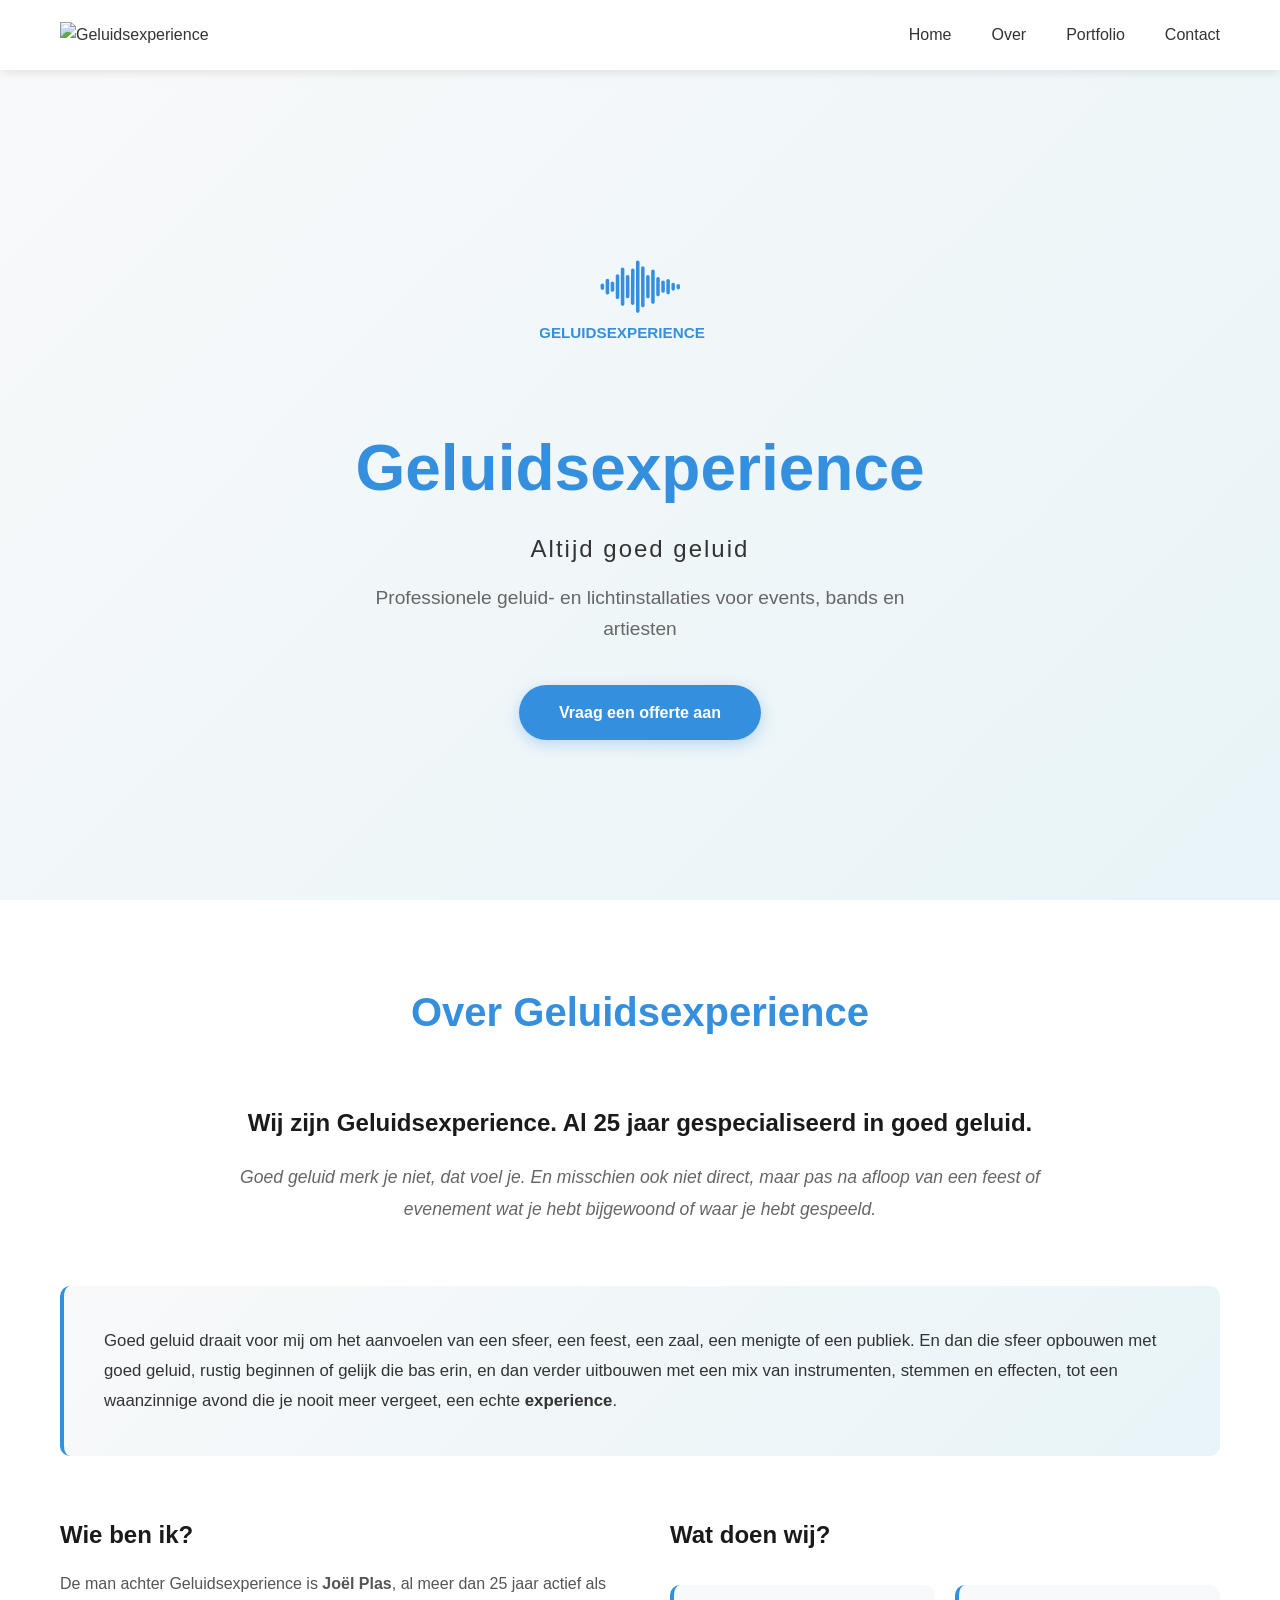
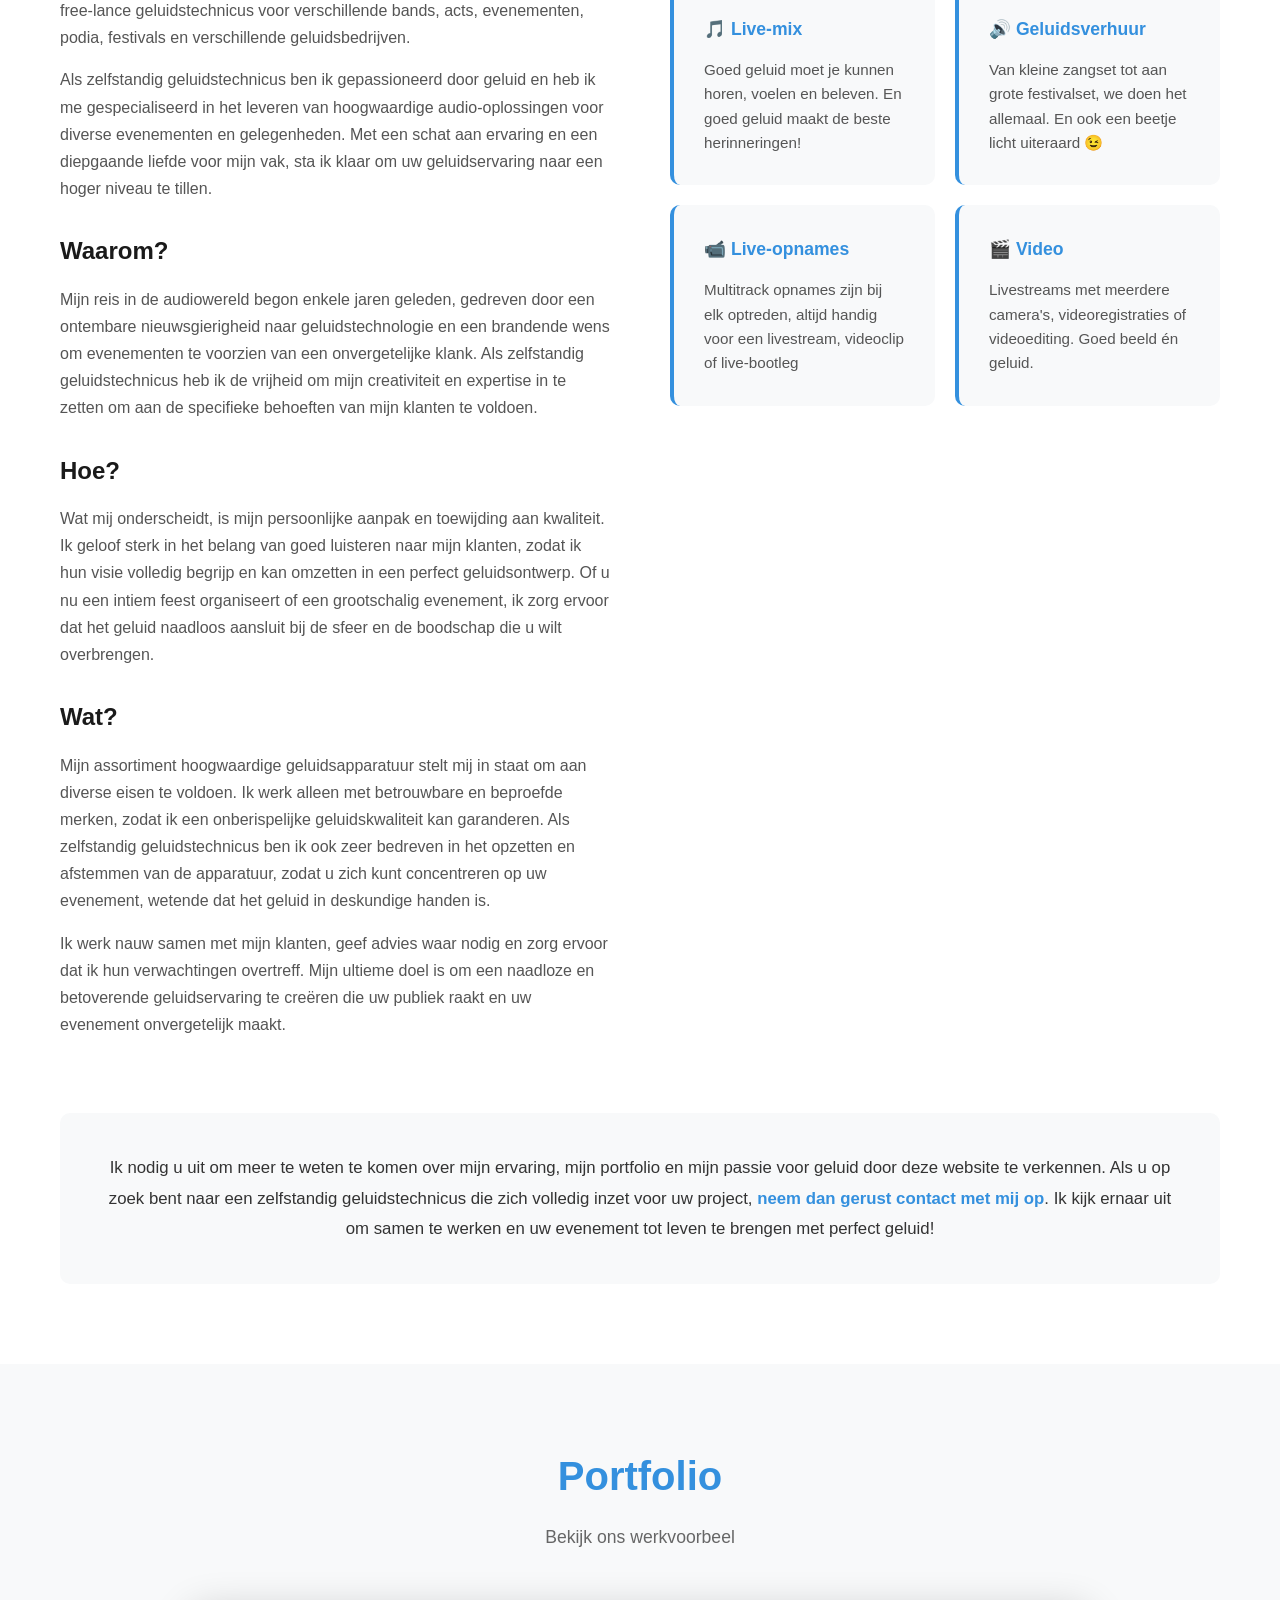
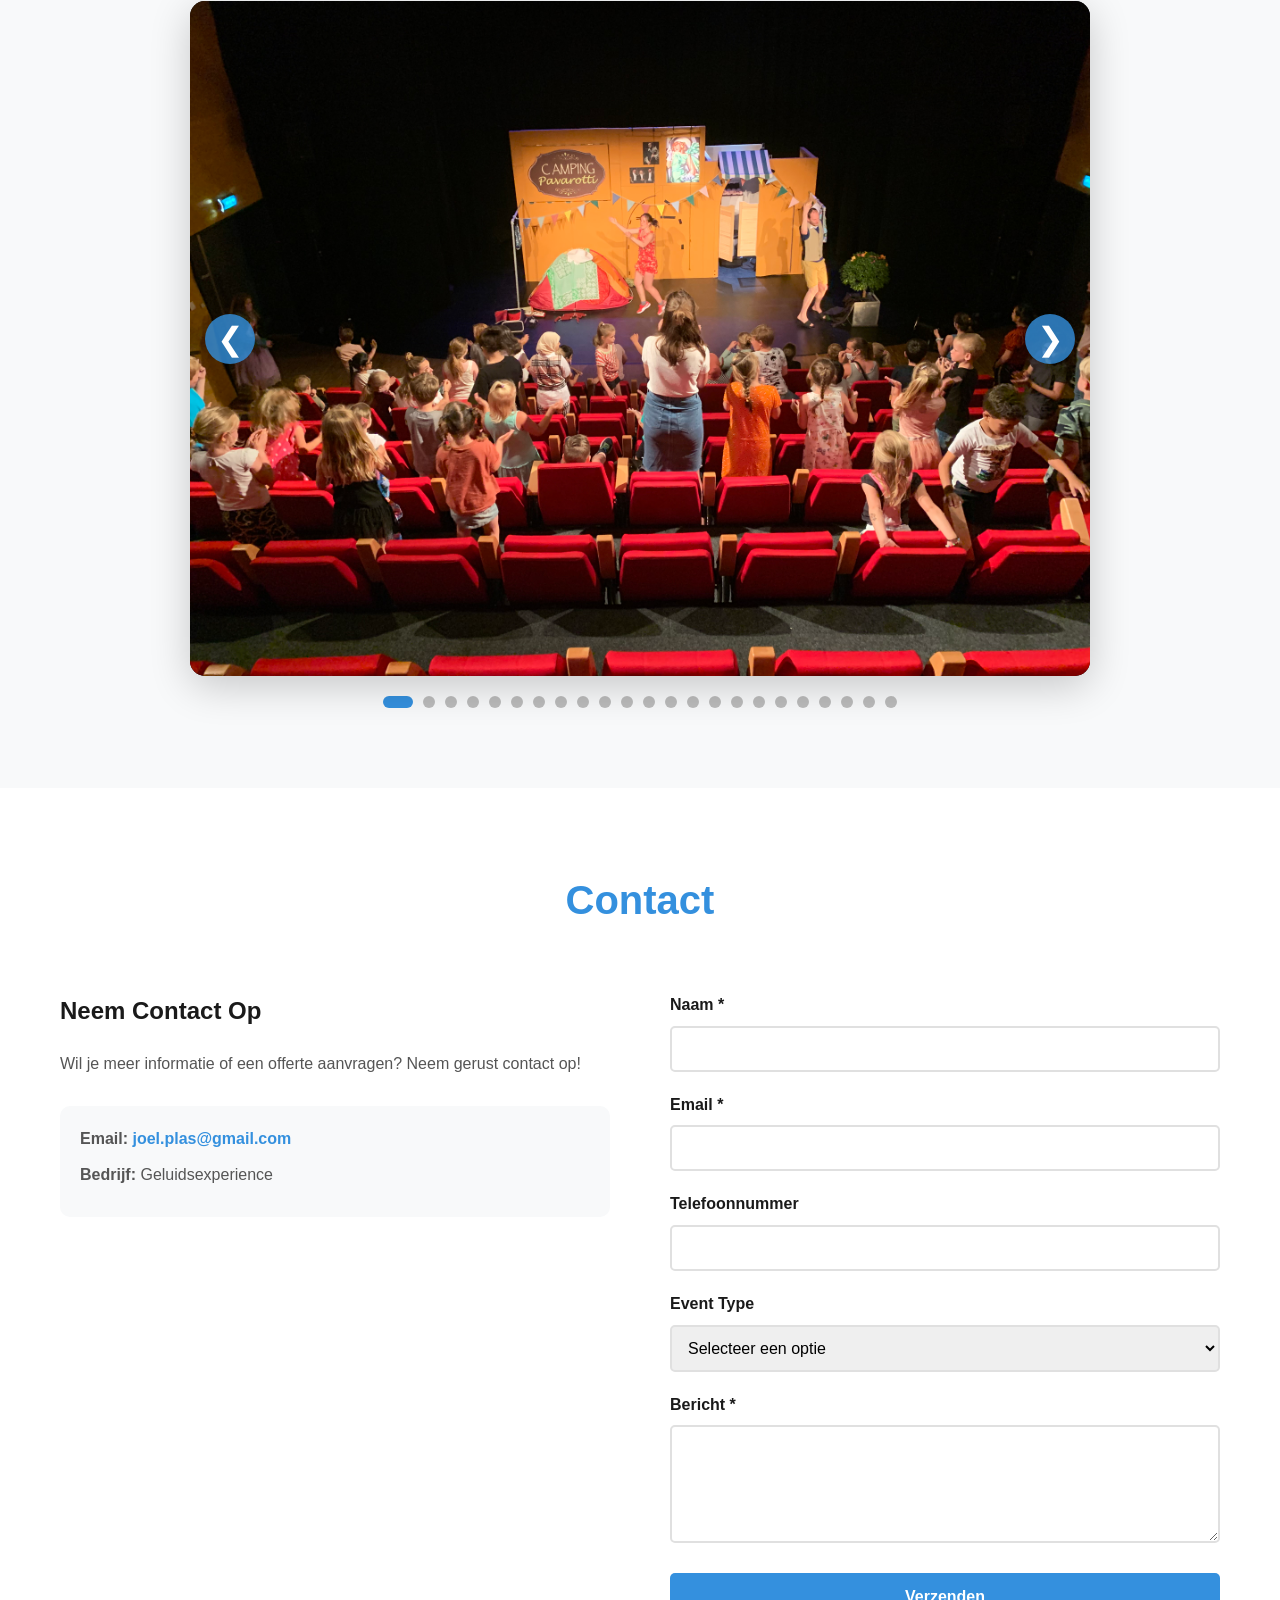
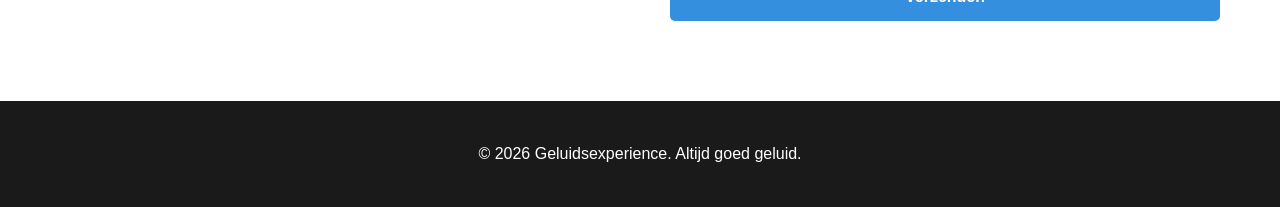
==== index.html @ 6886c312 "Initial commit: Geluidsexperience website" ====
<!DOCTYPE html>
<html lang="nl">
<head>
    <meta charset="UTF-8">
    <meta name="viewport" content="width=device-width, initial-scale=1.0">
    <title>Geluidsexperience - Professionele Geluid & Licht voor Events</title>
    <meta name="description" content="Geluidsexperience: 25+ jaar professionele geluid- en lichtinstallaties voor events, bands en artiesten.">
    <link rel="stylesheet" href="style.css">
</head>
<body>
    <!-- Navigation -->
    <nav class="navbar">
        <div class="container">
            <div class="nav-brand">
                <img src="logo.svg" alt="Geluidsexperience" class="logo">
            </div>
            <ul class="nav-menu">
                <li><a href="#home">Home</a></li>
                <li><a href="#over">Over</a></li>
                <li><a href="#portfolio">Portfolio</a></li>
                <li><a href="#contact">Contact</a></li>
            </ul>
            <div class="hamburger">
                <span></span>
                <span></span>
                <span></span>
            </div>
        </div>
    </nav>

    <!-- Home Section -->
    <section id="home" class="hero">
        <div class="hero-content">
            <div class="hero-logo-container">
                <svg width="200" height="150" viewBox="0 0 340 151.33" class="hero-logo" xmlns="http://www.w3.org/2000/svg">
                    <g featurekey="JQyOZB-0" transform="matrix(1.5,0,0,1.5,95.5,-30.523)" fill="#3490de">
                        <path d="M7,46.5c-1.104,0-2,0.896-2,2v3c0,1.104,0.896,2,2,2s2-0.896,2-2v-3C9,47.396,8.104,46.5,7,46.5z"></path>
                        <path d="M12.733,41.103c-1.104,0-2,0.896-2,2v13.795c0,1.104,0.896,2,2,2s2-0.896,2-2V43.103C14.733,41.998,13.838,41.103,12.733,41.103z"></path>
                        <path d="M18.467,44.167c-1.104,0-2,0.896-2,2v7.667c0,1.104,0.896,2,2,2s2-0.896,2-2v-7.667C20.467,45.062,19.571,44.167,18.467,44.167z"></path>
                        <path d="M24.2,35.875c-1.104,0-2,0.896-2,2v24.25c0,1.104,0.896,2,2,2s2-0.896,2-2v-24.25C26.2,36.771,25.305,35.875,24.2,35.875z"></path>
                        <path d="M29.933,28.333c-1.104,0-2,0.896-2,2v39.333c0,1.104,0.896,2,2,2s2-0.896,2-2V30.333C31.933,29.229,31.038,28.333,29.933,28.333z"></path>
                        <path d="M35.667,36.833c-1.104,0-2,0.896-2,2v22.333c0,1.104,0.896,2,2,2s2-0.896,2-2V38.833C37.667,37.729,36.771,36.833,35.667,36.833z"></path>
                        <path d="M41.538,29.335c-1.073-0.038-2.006,0.882-2.013,1.987l-0.249,37.33c-0.007,1.104,0.882,2.006,1.987,2.013c0.004,0,0.009,0,0.014,0c1.098,0,1.992-0.887,2-1.987l0.249-37.33C43.532,30.244,42.642,29.342,41.538,29.335z"></path>
                        <path d="M47.133,20.349c-1.104,0-2,0.896-2,2v55.303c0,1.104,0.896,2,2,2s2-0.896,2-2V22.349C49.133,21.244,48.238,20.349,47.133,20.349z"></path>
                        <path d="M52.867,26.75c-1.104,0-2,0.896-2,2v42.5c0,1.104,0.896,2,2,2s2-0.896,2-2v-42.5C54.867,27.646,53.971,26.75,52.867,26.75z"></path>
                        <path d="M58.6,36.833c-1.104,0-2,0.896-2,2v22.333c0,1.104,0.896,2,2,2s2-0.896,2-2V38.833C60.6,37.729,59.705,36.833,58.6,36.833z"></path>
                        <path d="M64.333,30.5c-1.104,0-2,0.896-2,2v35c0,1.104,0.896,2,2,2s2-0.896,2-2v-35C66.333,31.396,65.438,30.5,64.333,30.5z"></path>
                        <path d="M70.067,39.132c-1.104,0-2,0.896-2,2v17.735c0,1.104,0.896,2,2,2s2-0.896,2-2V41.132C72.067,40.028,71.171,39.132,70.067,39.132z"></path>
                        <path d="M75.8,43c-1.104,0-2,0.896-2,2v10c0,1.104,0.896,2,2,2s2-0.896,2-2V45C77.8,43.896,76.904,43,75.8,43z"></path>
                        <path d="M81.533,41.235c-1.104,0-2,0.896-2,2v13.53c0,1.104,0.896,2,2,2s2-0.896,2-2v-13.53C83.533,42.13,82.638,41.235,81.533,41.235z"></path>
                        <path d="M87.267,45.49c-1.104,0-2,0.896-2,2v5.021c0,1.104,0.896,2,2,2s2-0.896,2-2V47.49C89.267,46.385,88.371,45.49,87.267,45.49z"></path>
                        <path d="M93,46.917c-1.104,0-2,0.896-2,2v2.167c0,1.104,0.896,2,2,2s2-0.896,2-2v-2.167C95,47.812,94.104,46.917,93,46.917z"></path>
                    </g>
                    <g featurekey="SbCDzn-0" transform="matrix(1.619,0,0,1.619,-1.619,99.575)" fill="#3490de">
                        <text x="0" y="20" font-family="Arial, sans-serif" font-size="16" font-weight="bold">GELUIDSEXPERIENCE</text>
                    </g>
                </svg>
            </div>
            <h1>Geluidsexperience</h1>
            <p class="tagline">Altijd goed geluid</p>
            <p class="hero-description">Professionele geluid- en lichtinstallaties voor events, bands en artiesten</p>
            <a href="#contact" class="cta-button">Vraag een offerte aan</a>
        </div>
    </section>

    <!-- Over Section -->
    <section id="over" class="about">
        <div class="container">
            <h2>Over Geluidsexperience</h2>

            <div class="about-intro">
                <p class="intro-text">Wij zijn <strong>Geluidsexperience</strong>. Al 25 jaar gespecialiseerd in goed geluid.</p>
                <p class="intro-subtitle">Goed geluid merk je niet, dat voel je. En misschien ook niet direct, maar pas na afloop van een feest of evenement wat je hebt bijgewoond of waar je hebt gespeeld.</p>
            </div>

            <div class="about-philosophy">
                <div class="philosophy-text">
                    <p>Goed geluid draait voor mij om het aanvoelen van een sfeer, een feest, een zaal, een menigte of een publiek. En dan die sfeer opbouwen met goed geluid, rustig beginnen of gelijk die bas erin, en dan verder uitbouwen met een mix van instrumenten, stemmen en effecten, tot een waanzinnige avond die je nooit meer vergeet, een echte <strong>experience</strong>.</p>
                </div>
            </div>

            <div class="about-content">
                <div class="about-text">
                    <h3>Wie ben ik?</h3>
                    <p>De man achter Geluidsexperience is <strong>Joël Plas</strong>, al meer dan 25 jaar actief als free-lance geluidstechnicus voor verschillende bands, acts, evenementen, podia, festivals en verschillende geluidsbedrijven.</p>

                    <p>Als zelfstandig geluidstechnicus ben ik gepassioneerd door geluid en heb ik me gespecialiseerd in het leveren van hoogwaardige audio-oplossingen voor diverse evenementen en gelegenheden. Met een schat aan ervaring en een diepgaande liefde voor mijn vak, sta ik klaar om uw geluidservaring naar een hoger niveau te tillen.</p>

                    <h3>Waarom?</h3>
                    <p>Mijn reis in de audiowereld begon enkele jaren geleden, gedreven door een ontembare nieuwsgierigheid naar geluidstechnologie en een brandende wens om evenementen te voorzien van een onvergetelijke klank. Als zelfstandig geluidstechnicus heb ik de vrijheid om mijn creativiteit en expertise in te zetten om aan de specifieke behoeften van mijn klanten te voldoen.</p>

                    <h3>Hoe?</h3>
                    <p>Wat mij onderscheidt, is mijn persoonlijke aanpak en toewijding aan kwaliteit. Ik geloof sterk in het belang van goed luisteren naar mijn klanten, zodat ik hun visie volledig begrijp en kan omzetten in een perfect geluidsontwerp. Of u nu een intiem feest organiseert of een grootschalig evenement, ik zorg ervoor dat het geluid naadloos aansluit bij de sfeer en de boodschap die u wilt overbrengen.</p>

                    <h3>Wat?</h3>
                    <p>Mijn assortiment hoogwaardige geluidsapparatuur stelt mij in staat om aan diverse eisen te voldoen. Ik werk alleen met betrouwbare en beproefde merken, zodat ik een onberispelijke geluidskwaliteit kan garanderen. Als zelfstandig geluidstechnicus ben ik ook zeer bedreven in het opzetten en afstemmen van de apparatuur, zodat u zich kunt concentreren op uw evenement, wetende dat het geluid in deskundige handen is.</p>

                    <p>Ik werk nauw samen met mijn klanten, geef advies waar nodig en zorg ervoor dat ik hun verwachtingen overtreff. Mijn ultieme doel is om een naadloze en betoverende geluidservaring te creëren die uw publiek raakt en uw evenement onvergetelijk maakt.</p>
                </div>

                <div class="services">
                    <h3>Wat doen wij?</h3>
                    <div class="service-grid">
                        <div class="service-card">
                            <h4>🎵 Live-mix</h4>
                            <p>Goed geluid moet je kunnen horen, voelen en beleven. En goed geluid maakt de beste herinneringen!</p>
                        </div>
                        <div class="service-card">
                            <h4>🔊 Geluidsverhuur</h4>
                            <p>Van kleine zangset tot aan grote festivalset, we doen het allemaal. En ook een beetje licht uiteraard 😉</p>
                        </div>
                        <div class="service-card">
                            <h4>📹 Live-opnames</h4>
                            <p>Multitrack opnames zijn bij elk optreden, altijd handig voor een livestream, videoclip of live-bootleg</p>
                        </div>
                        <div class="service-card">
                            <h4>🎬 Video</h4>
                            <p>Livestreams met meerdere camera's, videoregistraties of videoediting. Goed beeld én geluid.</p>
                        </div>
                    </div>
                </div>
            </div>

            <div class="about-cta">
                <p>Ik nodig u uit om meer te weten te komen over mijn ervaring, mijn portfolio en mijn passie voor geluid door deze website te verkennen. Als u op zoek bent naar een zelfstandig geluidstechnicus die zich volledig inzet voor uw project, <a href="#contact">neem dan gerust contact met mij op</a>. Ik kijk ernaar uit om samen te werken en uw evenement tot leven te brengen met perfect geluid!</p>
            </div>
        </div>
    </section>

    <!-- Portfolio Section -->
    <section id="portfolio" class="portfolio">
        <div class="container">
            <h2>Portfolio</h2>
            <p class="section-subtitle">Bekijk ons werkvoorbeel</p>

            <div class="carousel-container">
                <div class="carousel" id="carousel">
                    <div class="carousel-track" id="carouselTrack">
                        <!-- Carousel items inserted here by JavaScript -->
                    </div>
                    <button class="carousel-btn carousel-btn-prev" id="prevBtn">❮</button>
                    <button class="carousel-btn carousel-btn-next" id="nextBtn">❯</button>
                </div>
                <div class="carousel-indicators" id="indicators">
                    <!-- Dots inserted here by JavaScript -->
                </div>
            </div>

            <div class="gallery-grid" id="gallery" style="display: none;">
                <!-- Fallback gallery grid -->
            </div>
        </div>
    </section>

    <!-- Contact Section -->
    <section id="contact" class="contact">
        <div class="container">
            <h2>Contact</h2>

            <div class="contact-content">
                <div class="contact-info">
                    <h3>Neem Contact Op</h3>
                    <p>Wil je meer informatie of een offerte aanvragen? Neem gerust contact op!</p>

                    <div class="contact-details">
                        <p><strong>Email:</strong> <a href="mailto:joel.plas@gmail.com">joel.plas@gmail.com</a></p>
                        <p><strong>Bedrijf:</strong> Geluidsexperience</p>
                    </div>
                </div>

                <form class="contact-form" id="contactForm" name="contact" method="POST" netlify>
                    <div class="form-group">
                        <label for="name">Naam *</label>
                        <input type="text" id="name" name="name" required>
                    </div>

                    <div class="form-group">
                        <label for="email">Email *</label>
                        <input type="email" id="email" name="email" required>
                    </div>

                    <div class="form-group">
                        <label for="phone">Telefoonnummer</label>
                        <input type="tel" id="phone" name="phone">
                    </div>

                    <div class="form-group">
                        <label for="eventType">Event Type</label>
                        <select id="eventType" name="eventType">
                            <option value="">Selecteer een optie</option>
                            <option value="concert">Concert/Band</option>
                            <option value="festival">Festival</option>
                            <option value="corporate">Zakelijk Event</option>
                            <option value="wedding">Bruiloft</option>
                            <option value="other">Overig</option>
                        </select>
                    </div>

                    <div class="form-group">
                        <label for="message">Bericht *</label>
                        <textarea id="message" name="message" rows="5" required></textarea>
                    </div>

                    <button type="submit" class="submit-button">Verzenden</button>
                </form>
            </div>
        </div>
    </section>

    <!-- Footer -->
    <footer class="footer">
        <div class="container">
            <p>&copy; 2026 Geluidsexperience. Altijd goed geluid.</p>
        </div>
    </footer>

    <script src="script.js"></script>
</body>
</html>
---- style.css ----
* {
    margin: 0;
    padding: 0;
    box-sizing: border-box;
}

:root {
    --primary-color: #3490de;
    --dark-color: #1a1a1a;
    --light-color: #f8f9fa;
    --text-color: #333;
    --border-color: #e0e0e0;
}

html {
    scroll-behavior: smooth;
}

body {
    font-family: -apple-system, BlinkMacSystemFont, 'Segoe UI', Roboto, Oxygen, Ubuntu, Cantarell, sans-serif;
    color: var(--text-color);
    line-height: 1.6;
}

.container {
    max-width: 1200px;
    margin: 0 auto;
    padding: 0 20px;
}

/* Navigation */
.navbar {
    position: fixed;
    top: 0;
    width: 100%;
    background: white;
    box-shadow: 0 2px 10px rgba(0, 0, 0, 0.1);
    z-index: 1000;
}

.navbar .container {
    display: flex;
    justify-content: space-between;
    align-items: center;
    height: 70px;
}

.logo {
    height: 50px;
    width: auto;
}

.nav-menu {
    display: flex;
    list-style: none;
    gap: 40px;
}

.nav-menu a {
    text-decoration: none;
    color: var(--text-color);
    font-weight: 500;
    transition: color 0.3s;
}

.nav-menu a:hover {
    color: var(--primary-color);
}

.hamburger {
    display: none;
    flex-direction: column;
    cursor: pointer;
}

.hamburger span {
    width: 25px;
    height: 3px;
    background: var(--text-color);
    margin: 5px 0;
    transition: 0.3s;
}

/* Hero Section */
.hero {
    margin-top: 70px;
    min-height: calc(100vh - 70px);
    display: flex;
    align-items: center;
    justify-content: center;
    background: linear-gradient(135deg, #f8f9fa 0%, #e8f4f8 100%);
    padding: 40px 20px;
}

.hero-content {
    text-align: center;
    animation: fadeInUp 1s ease-out;
}

.hero-logo {
    width: 200px;
    height: auto;
    margin-bottom: 30px;
    animation: pulse 2s infinite;
}

.hero h1 {
    font-size: 4rem;
    color: var(--primary-color);
    margin-bottom: 10px;
    font-weight: 700;
}

.tagline {
    font-size: 1.5rem;
    color: var(--text-color);
    margin-bottom: 15px;
    font-weight: 300;
    letter-spacing: 2px;
}

.hero-description {
    font-size: 1.2rem;
    color: #666;
    margin-bottom: 40px;
    max-width: 600px;
    margin-left: auto;
    margin-right: auto;
}

.cta-button {
    display: inline-block;
    background: var(--primary-color);
    color: white;
    padding: 15px 40px;
    border-radius: 50px;
    text-decoration: none;
    font-weight: 600;
    transition: all 0.3s;
    box-shadow: 0 4px 15px rgba(52, 144, 222, 0.3);
}

.cta-button:hover {
    background: #2578c5;
    transform: translateY(-2px);
    box-shadow: 0 6px 20px rgba(52, 144, 222, 0.4);
}

/* About Section */
.about {
    padding: 80px 20px;
    background: white;
}

.about h2 {
    font-size: 2.5rem;
    color: var(--primary-color);
    text-align: center;
    margin-bottom: 60px;
}

.about-intro {
    text-align: center;
    margin-bottom: 60px;
    max-width: 800px;
    margin-left: auto;
    margin-right: auto;
}

.intro-text {
    font-size: 1.5rem;
    color: var(--dark-color);
    margin-bottom: 20px;
    font-weight: 600;
}

.intro-subtitle {
    font-size: 1.1rem;
    color: #666;
    font-style: italic;
    line-height: 1.8;
}

.about-philosophy {
    background: linear-gradient(135deg, #f8f9fa 0%, #e8f4f8 100%);
    padding: 40px;
    border-radius: 10px;
    margin-bottom: 60px;
    border-left: 4px solid var(--primary-color);
}

.philosophy-text p {
    color: #333;
    font-size: 1.05rem;
    line-height: 1.8;
}

.about-content {
    display: grid;
    grid-template-columns: 1fr 1fr;
    gap: 60px;
    align-items: start;
}

.about-text h3 {
    font-size: 1.5rem;
    color: var(--dark-color);
    margin-top: 30px;
    margin-bottom: 15px;
}

.about-text h3:first-child {
    margin-top: 0;
}

.about-text p {
    color: #555;
    margin-bottom: 15px;
    line-height: 1.7;
}

.services h3 {
    font-size: 1.5rem;
    color: var(--dark-color);
    margin-bottom: 30px;
}

.service-grid {
    display: grid;
    grid-template-columns: 1fr 1fr;
    gap: 20px;
}

.service-card {
    background: #f8f9fa;
    padding: 30px;
    border-radius: 10px;
    border-left: 4px solid var(--primary-color);
    transition: transform 0.3s, box-shadow 0.3s;
}

.service-card:hover {
    transform: translateY(-5px);
    box-shadow: 0 10px 25px rgba(0, 0, 0, 0.1);
}

.service-card h4 {
    font-size: 1.1rem;
    color: var(--primary-color);
    margin-bottom: 15px;
}

.service-card p {
    color: #555;
    font-size: 0.95rem;
}

.about-cta {
    margin-top: 60px;
    padding: 40px;
    background: #f8f9fa;
    border-radius: 10px;
    text-align: center;
}

.about-cta p {
    font-size: 1.05rem;
    color: #333;
    line-height: 1.8;
}

.about-cta a {
    color: var(--primary-color);
    text-decoration: none;
    font-weight: 600;
    transition: color 0.3s;
}

.about-cta a:hover {
    color: #2578c5;
}

/* Portfolio Section */
.portfolio {
    padding: 80px 20px;
    background: var(--light-color);
}

.portfolio h2 {
    font-size: 2.5rem;
    color: var(--primary-color);
    text-align: center;
    margin-bottom: 15px;
}

.section-subtitle {
    text-align: center;
    color: #666;
    margin-bottom: 50px;
    font-size: 1.1rem;
}

/* Carousel Styles */
.carousel-container {
    position: relative;
    max-width: 900px;
    margin: 0 auto;
}

.carousel {
    position: relative;
    overflow: hidden;
    border-radius: 15px;
    background: #000;
    aspect-ratio: 4 / 3;
    box-shadow: 0 10px 40px rgba(0, 0, 0, 0.2);
}

.carousel-track {
    display: flex;
    width: 100%;
    height: 100%;
    transition: transform 0.5s ease-in-out;
}

.carousel-item {
    min-width: 100%;
    height: 100%;
    display: flex;
    align-items: center;
    justify-content: center;
    background: #000;
}

.carousel-item img,
.carousel-item video {
    width: 100%;
    height: 100%;
    object-fit: cover;
}

.carousel-item.video-item::before {
    content: '▶';
    position: absolute;
    font-size: 4rem;
    color: white;
    opacity: 0.8;
    z-index: 10;
    transition: opacity 0.3s;
}

.carousel-item.video-item:hover::before {
    opacity: 1;
}

.carousel-btn {
    position: absolute;
    top: 50%;
    transform: translateY(-50%);
    background: rgba(52, 144, 222, 0.8);
    color: white;
    border: none;
    font-size: 2rem;
    width: 50px;
    height: 50px;
    border-radius: 50%;
    cursor: pointer;
    transition: all 0.3s;
    z-index: 20;
    display: flex;
    align-items: center;
    justify-content: center;
}

.carousel-btn:hover {
    background: var(--primary-color);
    transform: translateY(-50%) scale(1.1);
}

.carousel-btn-prev {
    left: 15px;
}

.carousel-btn-next {
    right: 15px;
}

.carousel-indicators {
    display: flex;
    justify-content: center;
    gap: 10px;
    margin-top: 20px;
    flex-wrap: wrap;
}

.indicator {
    width: 12px;
    height: 12px;
    border-radius: 50%;
    background: #bbb;
    cursor: pointer;
    transition: all 0.3s;
}

.indicator.active {
    background: var(--primary-color);
    width: 30px;
    border-radius: 6px;
}

.indicator:hover {
    background: var(--primary-color);
}

.gallery-grid {
    display: grid;
    grid-template-columns: repeat(auto-fit, minmax(300px, 1fr));
    gap: 25px;
}

.gallery-item {
    position: relative;
    overflow: hidden;
    border-radius: 10px;
    background: #ddd;
    aspect-ratio: 1;
    cursor: pointer;
    transition: transform 0.3s;
}

.gallery-item:hover {
    transform: scale(1.02);
}

.gallery-item img,
.gallery-item video {
    width: 100%;
    height: 100%;
    object-fit: cover;
    transition: transform 0.3s;
}

.gallery-item:hover img,
.gallery-item:hover video {
    transform: scale(1.1);
}

.gallery-item.video-item::after {
    content: '▶';
    position: absolute;
    top: 50%;
    left: 50%;
    transform: translate(-50%, -50%);
    font-size: 4rem;
    color: white;
    opacity: 0.8;
    transition: opacity 0.3s;
}

.gallery-item:hover.video-item::after {
    opacity: 1;
}

/* Modal */
.modal {
    display: none;
    position: fixed;
    top: 0;
    left: 0;
    width: 100%;
    height: 100%;
    background: rgba(0, 0, 0, 0.9);
    z-index: 2000;
    align-items: center;
    justify-content: center;
}

.modal.active {
    display: flex;
}

.modal-content {
    position: relative;
    max-width: 90%;
    max-height: 90vh;
    animation: fadeInScale 0.3s;
}

.modal-content img,
.modal-content video {
    width: 100%;
    height: auto;
    max-height: 90vh;
    border-radius: 10px;
}

.modal-close {
    position: absolute;
    top: -40px;
    right: 0;
    color: white;
    font-size: 2rem;
    cursor: pointer;
    transition: color 0.3s;
}

.modal-close:hover {
    color: var(--primary-color);
}

/* Contact Section */
.contact {
    padding: 80px 20px;
    background: white;
}

.contact h2 {
    font-size: 2.5rem;
    color: var(--primary-color);
    text-align: center;
    margin-bottom: 60px;
}

.contact-content {
    display: grid;
    grid-template-columns: 1fr 1fr;
    gap: 60px;
}

.contact-info h3 {
    font-size: 1.5rem;
    color: var(--dark-color);
    margin-bottom: 20px;
}

.contact-info p {
    color: #555;
    margin-bottom: 15px;
}

.contact-details {
    margin-top: 30px;
    padding: 20px;
    background: #f8f9fa;
    border-radius: 10px;
}

.contact-details p {
    margin-bottom: 10px;
}

.contact-details a {
    color: var(--primary-color);
    text-decoration: none;
    font-weight: 600;
}

.contact-form {
    display: flex;
    flex-direction: column;
    gap: 20px;
}

.form-group {
    display: flex;
    flex-direction: column;
}

.form-group label {
    margin-bottom: 8px;
    font-weight: 600;
    color: var(--dark-color);
}

.form-group input,
.form-group textarea,
.form-group select {
    padding: 12px;
    border: 2px solid var(--border-color);
    border-radius: 5px;
    font-family: inherit;
    font-size: 1rem;
    transition: border-color 0.3s;
}

.form-group input:focus,
.form-group textarea:focus,
.form-group select:focus {
    outline: none;
    border-color: var(--primary-color);
}

.submit-button {
    background: var(--primary-color);
    color: white;
    padding: 15px;
    border: none;
    border-radius: 5px;
    font-size: 1rem;
    font-weight: 600;
    cursor: pointer;
    transition: all 0.3s;
    margin-top: 10px;
}

.submit-button:hover {
    background: #2578c5;
    transform: translateY(-2px);
    box-shadow: 0 4px 15px rgba(52, 144, 222, 0.3);
}

/* Footer */
.footer {
    background: var(--dark-color);
    color: white;
    text-align: center;
    padding: 40px 20px;
}

/* Animations */
@keyframes fadeInUp {
    from {
        opacity: 0;
        transform: translateY(30px);
    }
    to {
        opacity: 1;
        transform: translateY(0);
    }
}

@keyframes fadeInScale {
    from {
        opacity: 0;
        transform: scale(0.9);
    }
    to {
        opacity: 1;
        transform: scale(1);
    }
}

@keyframes pulse {
    0%, 100% {
        transform: scale(1);
    }
    50% {
        transform: scale(1.05);
    }
}

/* Mobile Responsive */
@media (max-width: 768px) {
    .hamburger {
        display: flex;
    }

    .nav-menu {
        display: none;
    }

    .nav-menu.active {
        display: flex;
        position: absolute;
        top: 70px;
        left: 0;
        width: 100%;
        background: white;
        flex-direction: column;
        gap: 0;
        padding: 20px;
        box-shadow: 0 5px 10px rgba(0, 0, 0, 0.1);
    }

    .nav-menu.active li {
        padding: 15px 0;
        border-bottom: 1px solid var(--border-color);
    }

    .hero h1 {
        font-size: 2.5rem;
    }

    .hero-logo {
        width: 150px;
    }

    .tagline {
        font-size: 1.2rem;
    }

    .hero-description {
        font-size: 1rem;
    }

    .about h2,
    .portfolio h2,
    .contact h2 {
        font-size: 2rem;
    }

    .about-content,
    .contact-content {
        grid-template-columns: 1fr;
        gap: 40px;
    }

    .service-grid {
        grid-template-columns: 1fr;
    }

    .carousel-btn {
        width: 40px;
        height: 40px;
        font-size: 1.5rem;
    }

    .carousel-btn-prev {
        left: 10px;
    }

    .carousel-btn-next {
        right: 10px;
    }

    .carousel-indicators {
        margin-top: 15px;
    }

    .indicator {
        width: 10px;
        height: 10px;
    }

    .indicator.active {
        width: 25px;
    }

    .gallery-grid {
        grid-template-columns: repeat(auto-fit, minmax(200px, 1fr));
    }

    .modal-close {
        top: -30px;
        font-size: 1.5rem;
    }
}

@media (max-width: 480px) {
    .hero h1 {
        font-size: 2rem;
    }

    .hero-logo {
        width: 120px;
        margin-bottom: 20px;
    }

    .tagline {
        font-size: 1rem;
    }

    .cta-button {
        padding: 12px 30px;
        font-size: 0.95rem;
    }

    .about h2,
    .portfolio h2,
    .contact h2 {
        font-size: 1.5rem;
    }

    .about-text h3,
    .services h3 {
        font-size: 1.2rem;
    }

    .service-card {
        padding: 20px;
    }
}
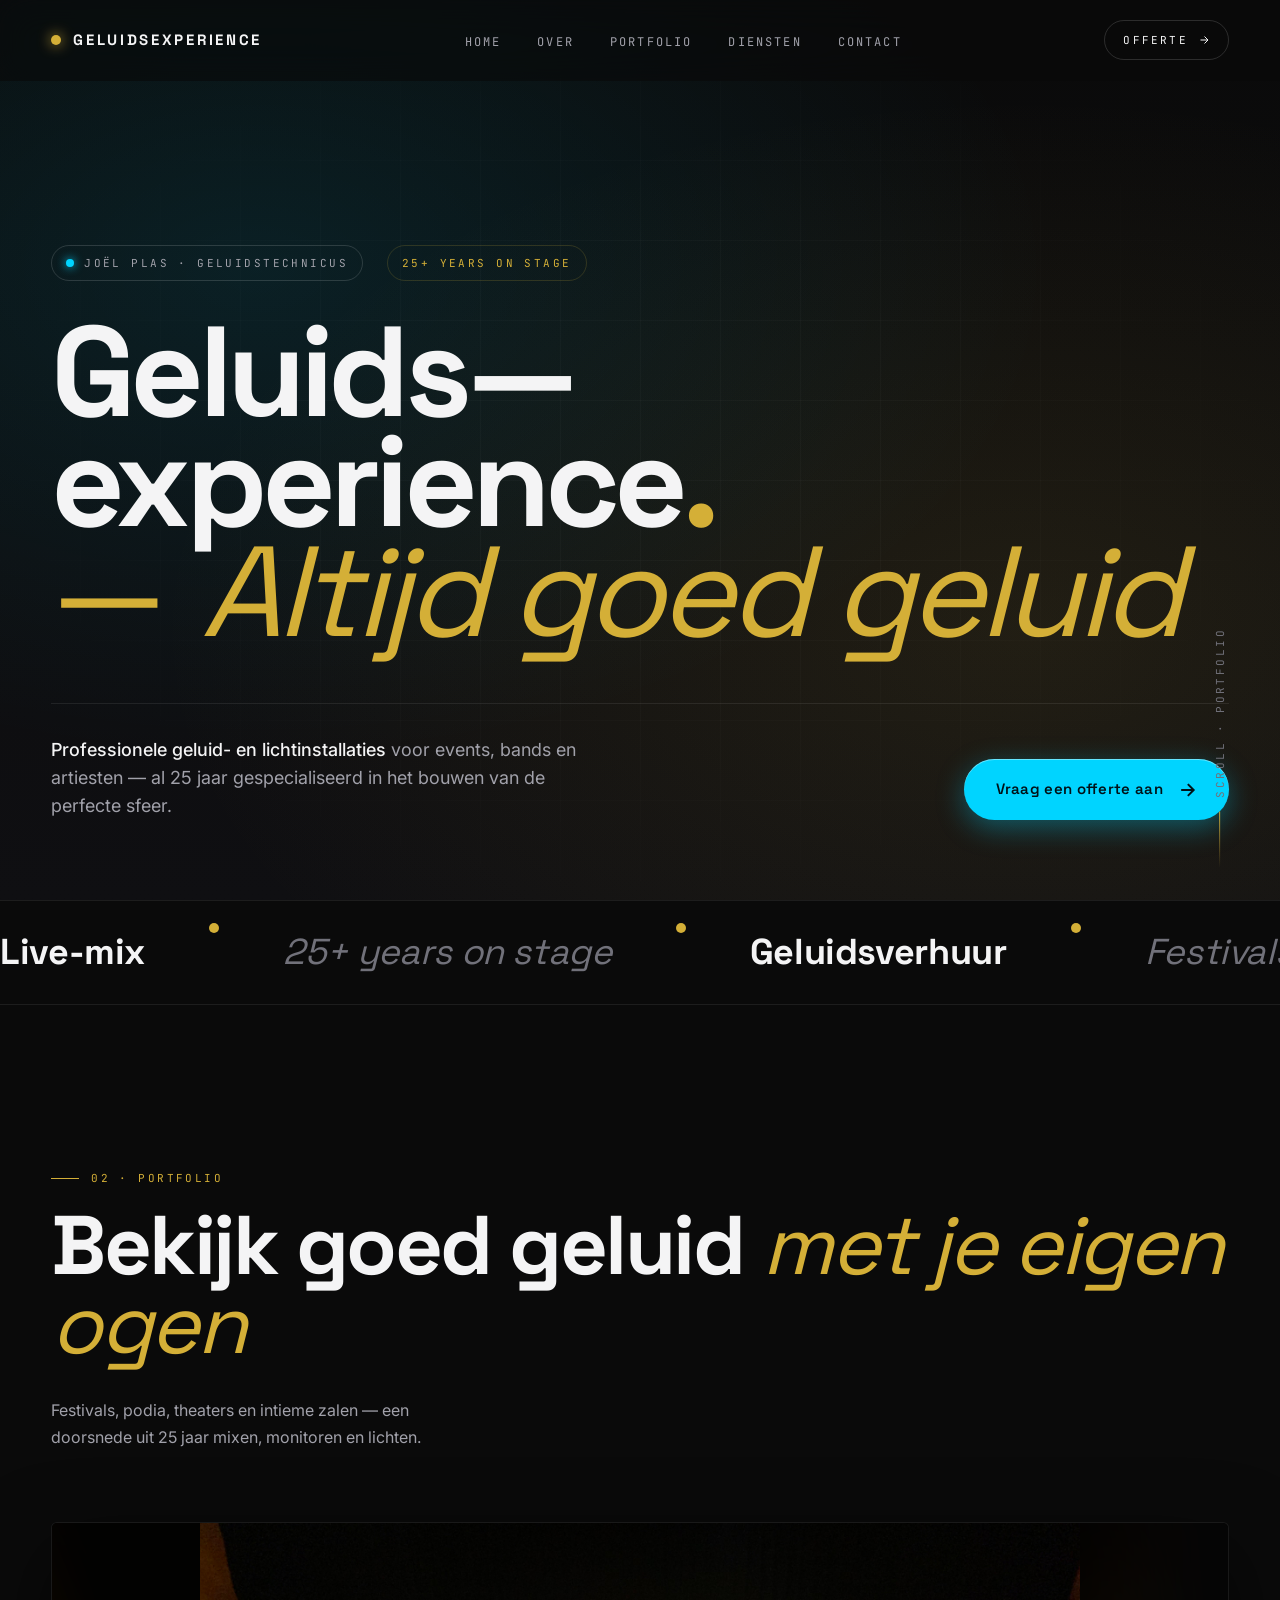
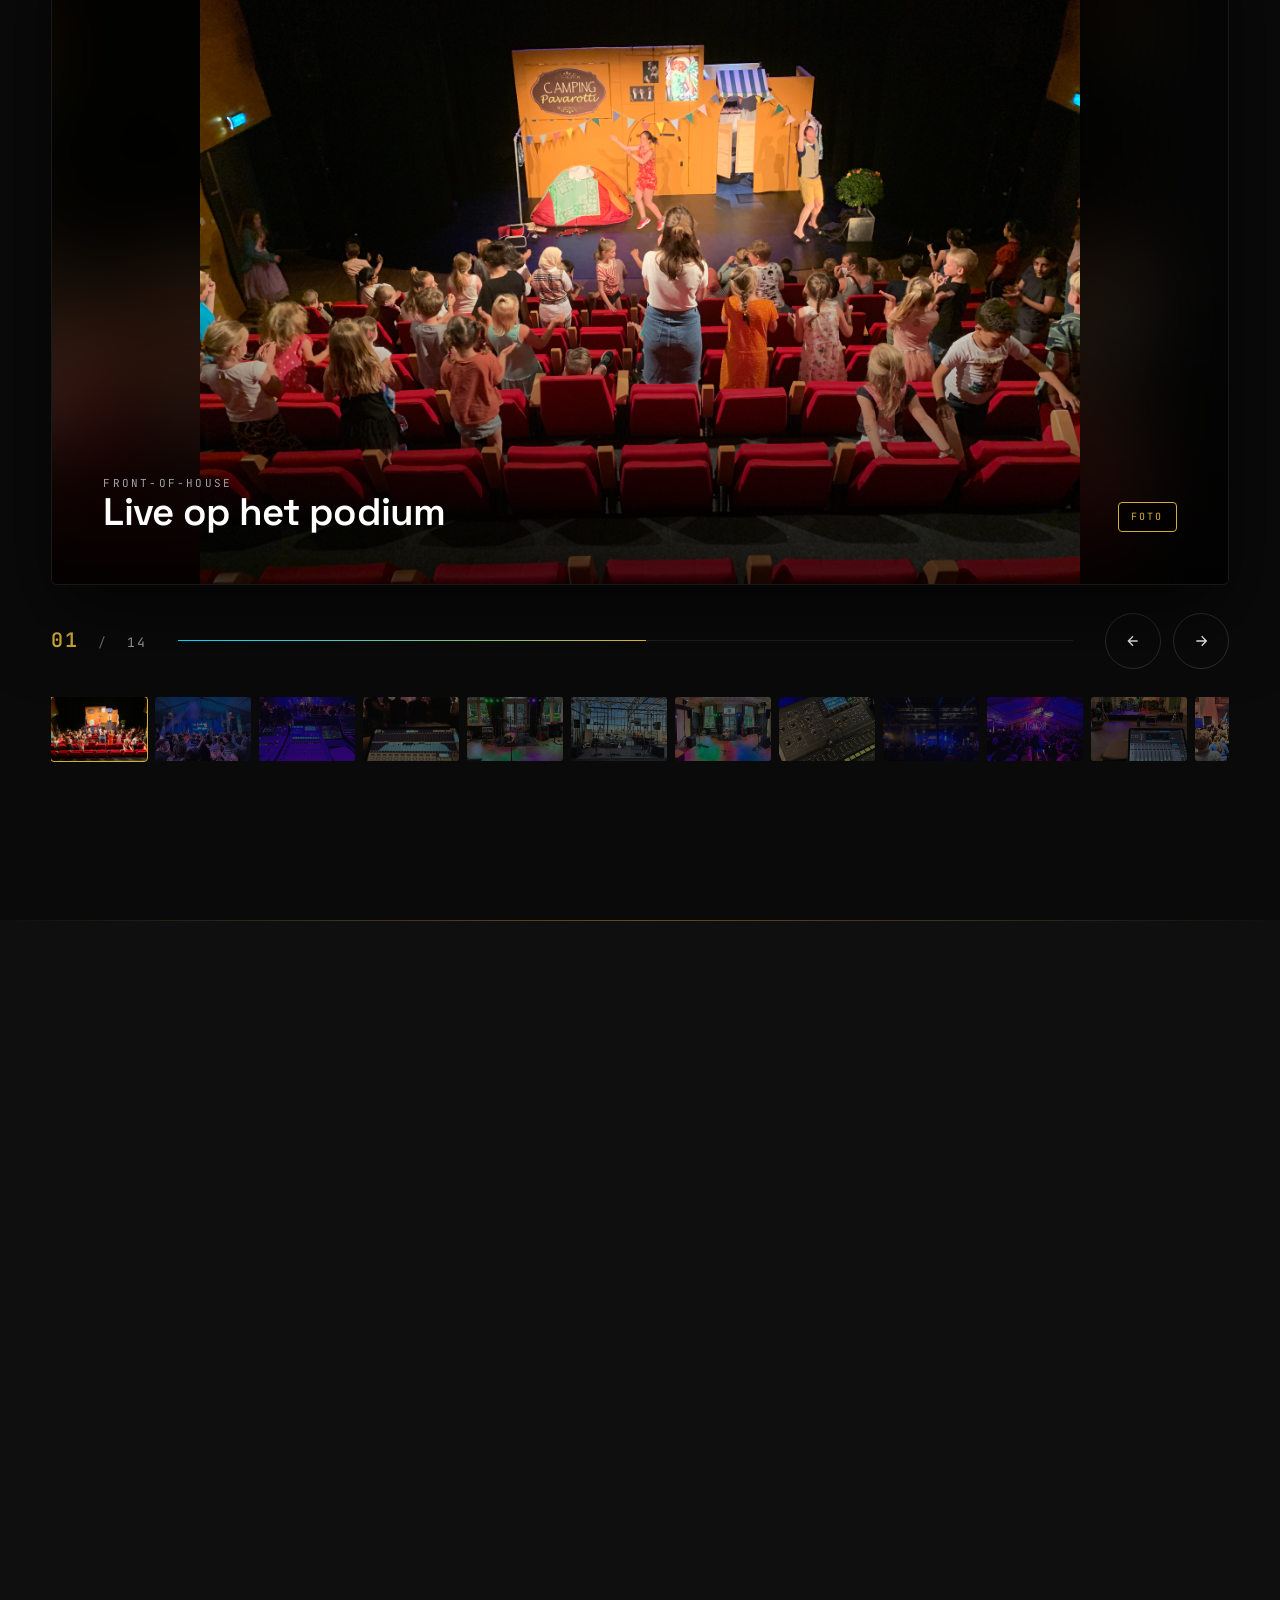
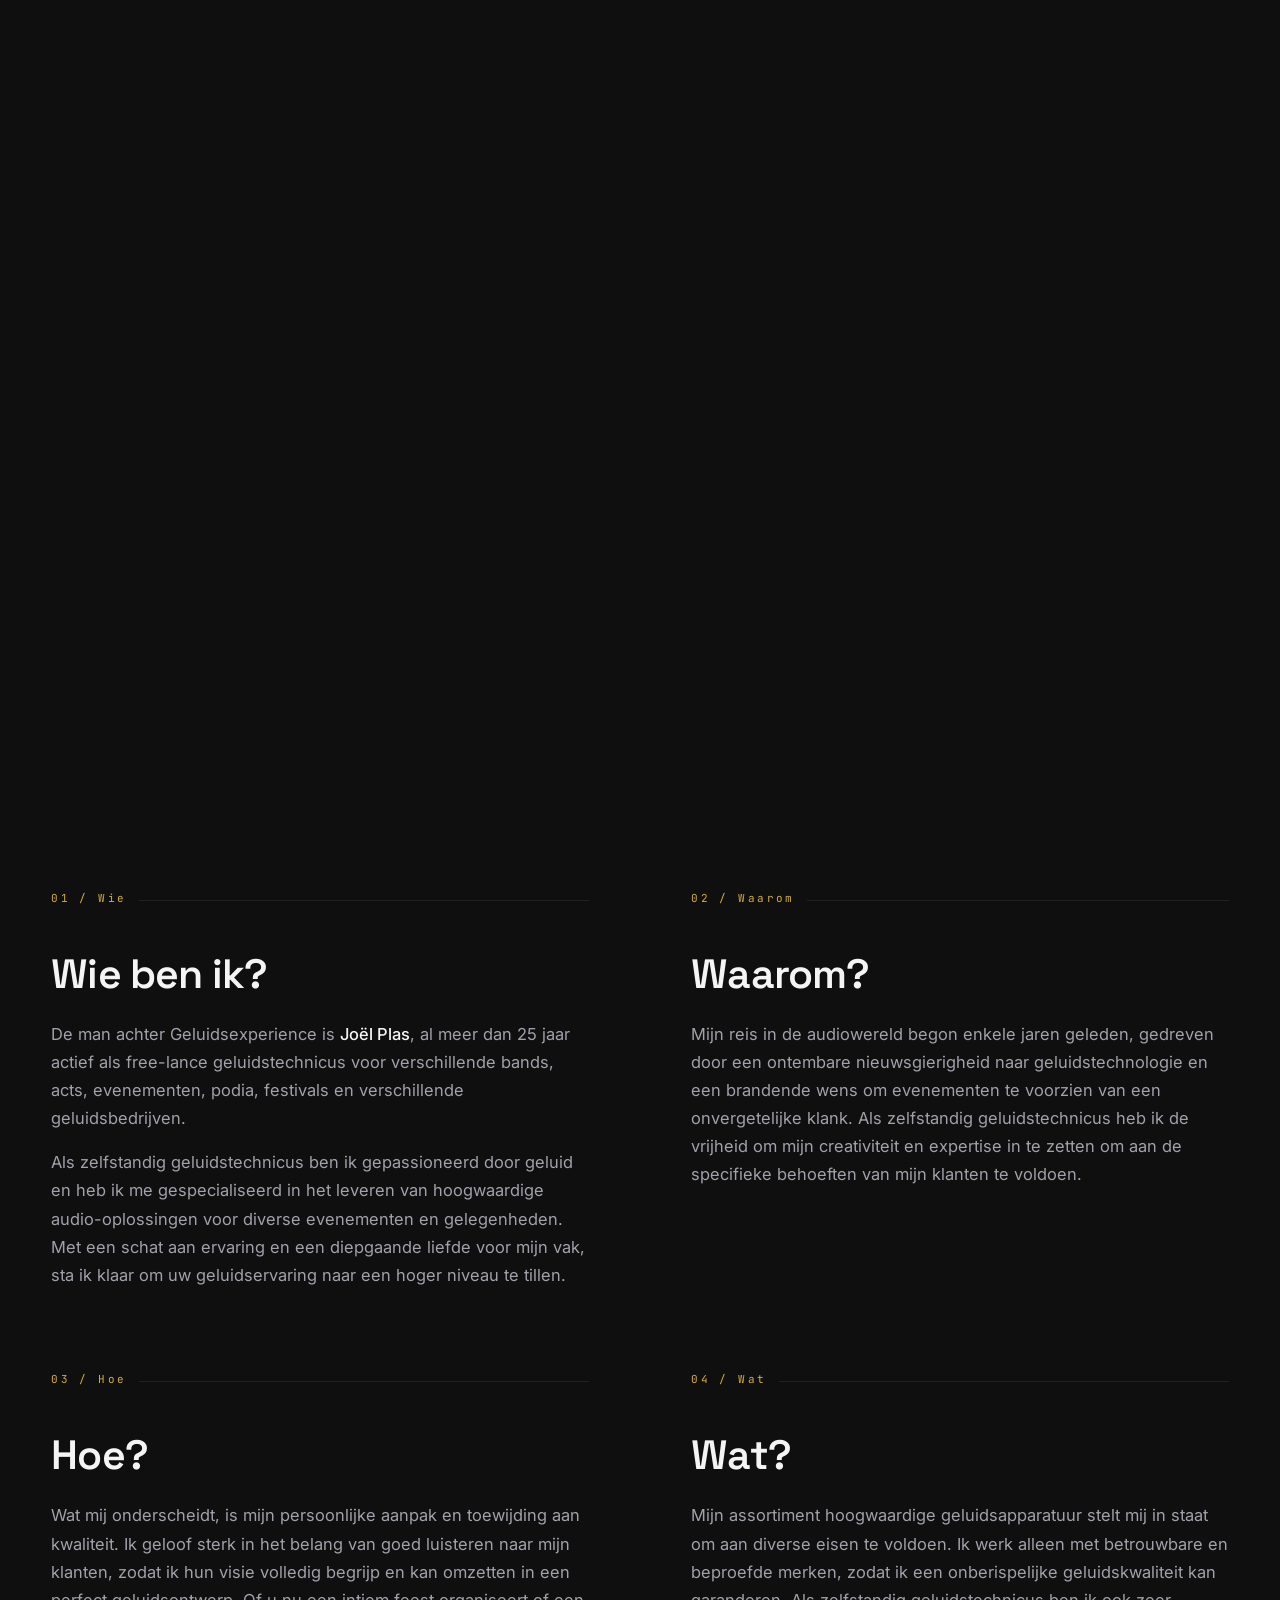
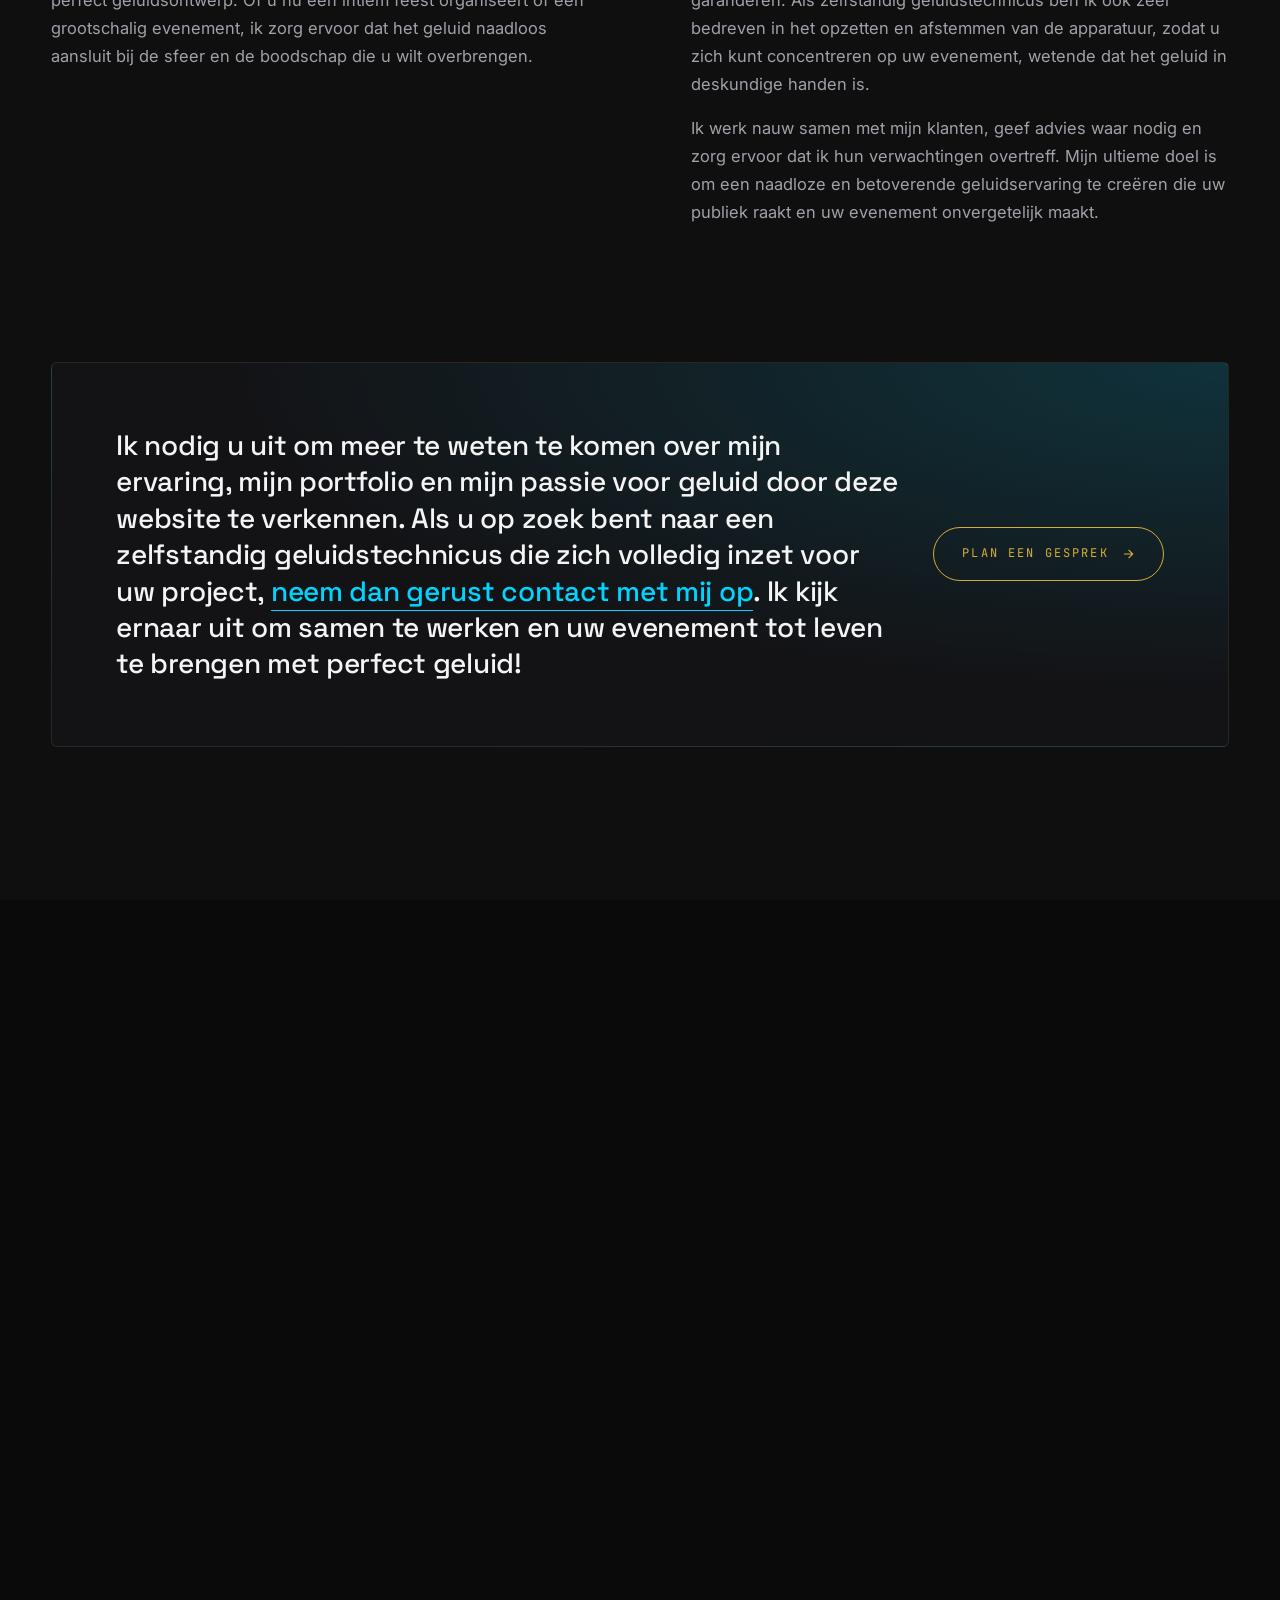
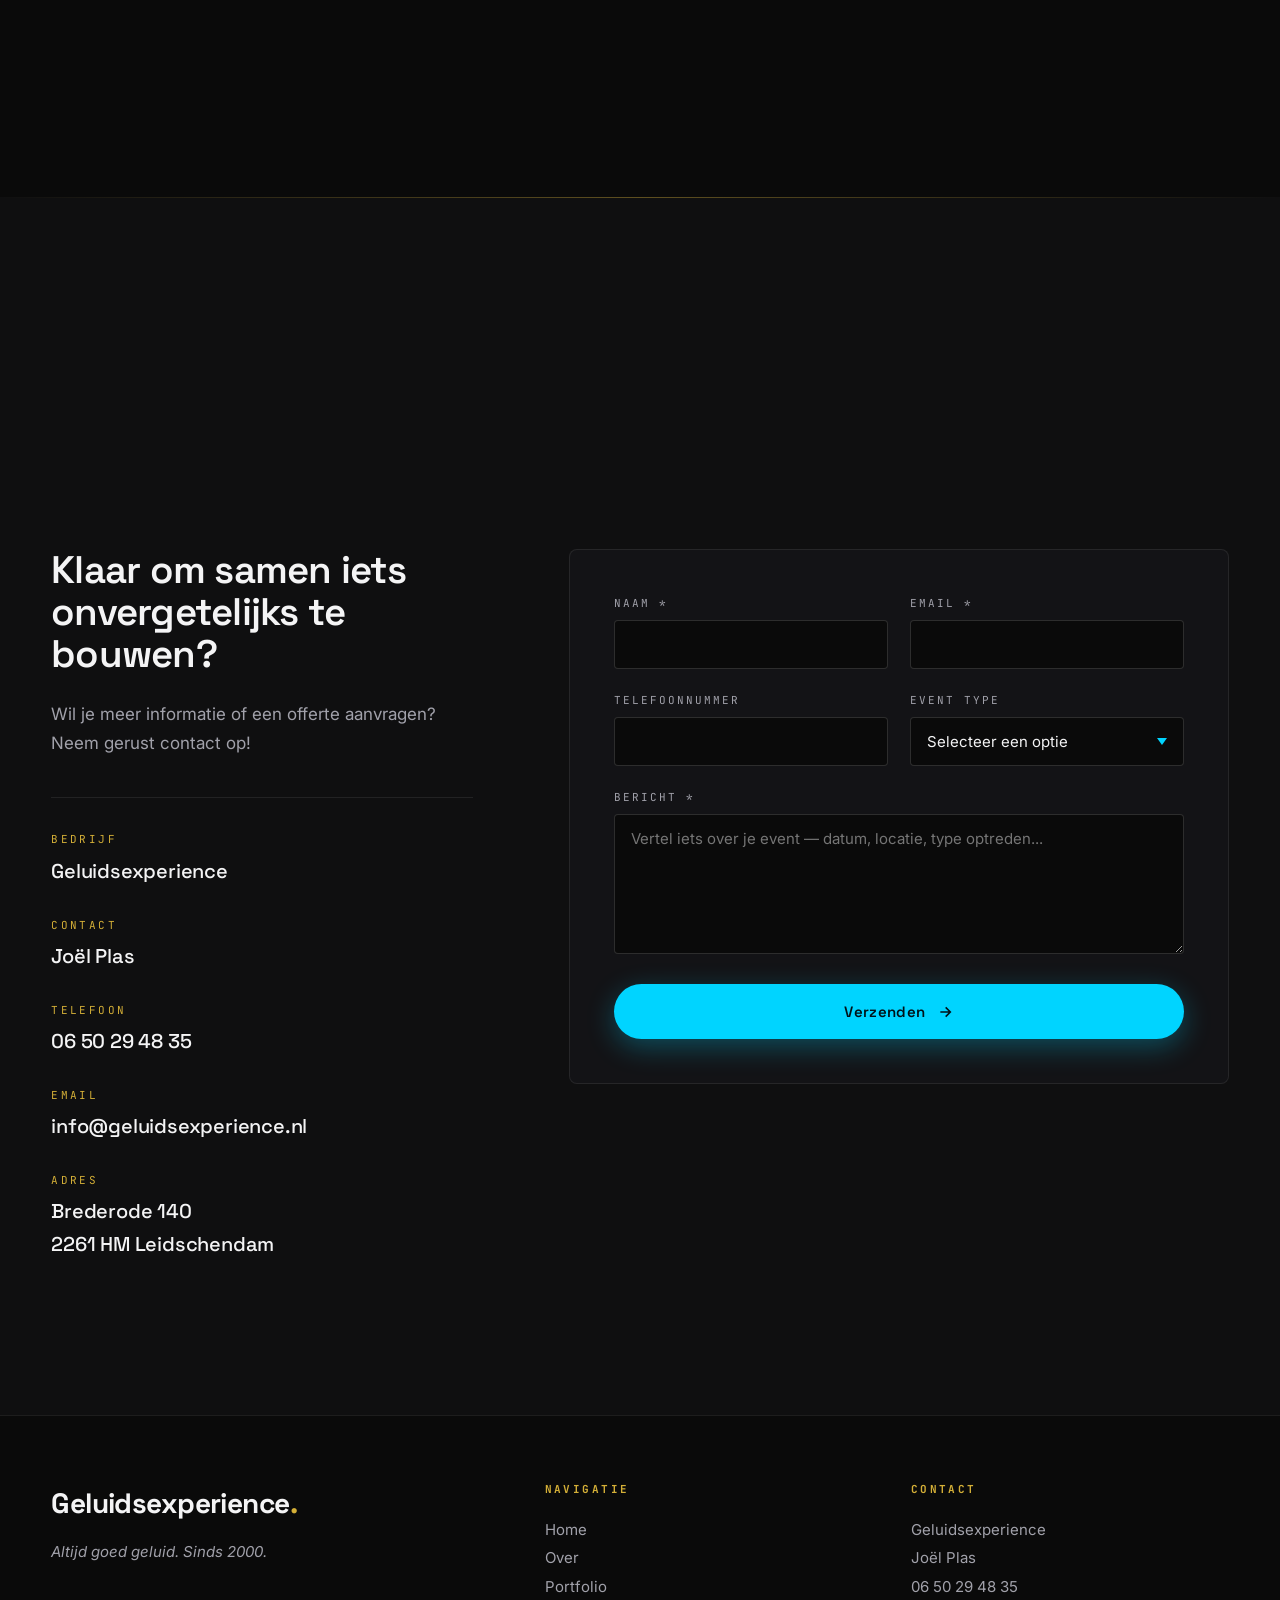
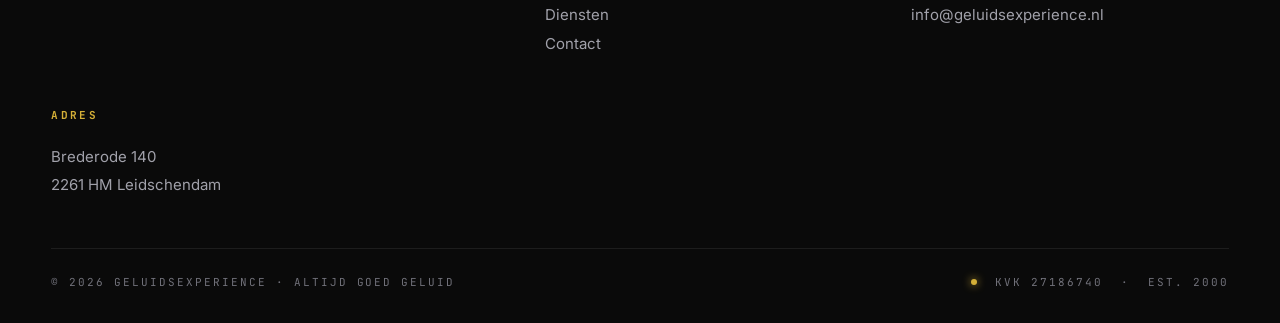
==== commit da526498: "Implement Claude Design premium redesign - New dark theme with neon cyan and gold accents - Rebuilt " ====
--- a/index.html
+++ b/index.html
@@ -1,219 +1,413 @@
 <!DOCTYPE html>
 <html lang="nl">
 <head>
-    <meta charset="UTF-8">
-    <meta name="viewport" content="width=device-width, initial-scale=1.0">
-    <title>Geluidsexperience - Professionele Geluid & Licht voor Events</title>
-    <meta name="description" content="Geluidsexperience: 25+ jaar professionele geluid- en lichtinstallaties voor events, bands en artiesten.">
-    <link rel="stylesheet" href="style.css">
+  <meta charset="UTF-8">
+  <meta name="viewport" content="width=device-width, initial-scale=1.0">
+  <title>Geluidsexperience — Premium geluid &amp; licht voor events, bands en artiesten</title>
+  <meta name="description" content="Geluidsexperience: 25+ jaar professionele geluid- en lichtinstallaties voor events, bands en artiesten.">
+  <link rel="preconnect" href="https://fonts.googleapis.com">
+  <link rel="preconnect" href="https://fonts.gstatic.com" crossorigin>
+  <link href="https://fonts.googleapis.com/css2?family=Space+Grotesk:wght@400;500;600;700&family=Inter:wght@300;400;500;600&family=JetBrains+Mono:wght@400;500&display=swap" rel="stylesheet">
+  <link rel="stylesheet" href="style.css">
 </head>
 <body>
-    <!-- Navigation -->
-    <nav class="navbar">
-        <div class="container">
-            <div class="nav-brand">
-                <img src="logo.svg" alt="Geluidsexperience" class="logo">
-            </div>
-            <ul class="nav-menu">
-                <li><a href="#home">Home</a></li>
-                <li><a href="#over">Over</a></li>
-                <li><a href="#portfolio">Portfolio</a></li>
-                <li><a href="#contact">Contact</a></li>
-            </ul>
-            <div class="hamburger">
-                <span></span>
-                <span></span>
-                <span></span>
-            </div>
-        </div>
-    </nav>
-
-    <!-- Home Section -->
-    <section id="home" class="hero">
-        <div class="hero-content">
-            <div class="hero-logo-container">
-                <svg width="200" height="150" viewBox="0 0 340 151.33" class="hero-logo" xmlns="http://www.w3.org/2000/svg">
-                    <g featurekey="JQyOZB-0" transform="matrix(1.5,0,0,1.5,95.5,-30.523)" fill="#3490de">
-                        <path d="M7,46.5c-1.104,0-2,0.896-2,2v3c0,1.104,0.896,2,2,2s2-0.896,2-2v-3C9,47.396,8.104,46.5,7,46.5z"></path>
-                        <path d="M12.733,41.103c-1.104,0-2,0.896-2,2v13.795c0,1.104,0.896,2,2,2s2-0.896,2-2V43.103C14.733,41.998,13.838,41.103,12.733,41.103z"></path>
-                        <path d="M18.467,44.167c-1.104,0-2,0.896-2,2v7.667c0,1.104,0.896,2,2,2s2-0.896,2-2v-7.667C20.467,45.062,19.571,44.167,18.467,44.167z"></path>
-                        <path d="M24.2,35.875c-1.104,0-2,0.896-2,2v24.25c0,1.104,0.896,2,2,2s2-0.896,2-2v-24.25C26.2,36.771,25.305,35.875,24.2,35.875z"></path>
-                        <path d="M29.933,28.333c-1.104,0-2,0.896-2,2v39.333c0,1.104,0.896,2,2,2s2-0.896,2-2V30.333C31.933,29.229,31.038,28.333,29.933,28.333z"></path>
-                        <path d="M35.667,36.833c-1.104,0-2,0.896-2,2v22.333c0,1.104,0.896,2,2,2s2-0.896,2-2V38.833C37.667,37.729,36.771,36.833,35.667,36.833z"></path>
-                        <path d="M41.538,29.335c-1.073-0.038-2.006,0.882-2.013,1.987l-0.249,37.33c-0.007,1.104,0.882,2.006,1.987,2.013c0.004,0,0.009,0,0.014,0c1.098,0,1.992-0.887,2-1.987l0.249-37.33C43.532,30.244,42.642,29.342,41.538,29.335z"></path>
-                        <path d="M47.133,20.349c-1.104,0-2,0.896-2,2v55.303c0,1.104,0.896,2,2,2s2-0.896,2-2V22.349C49.133,21.244,48.238,20.349,47.133,20.349z"></path>
-                        <path d="M52.867,26.75c-1.104,0-2,0.896-2,2v42.5c0,1.104,0.896,2,2,2s2-0.896,2-2v-42.5C54.867,27.646,53.971,26.75,52.867,26.75z"></path>
-                        <path d="M58.6,36.833c-1.104,0-2,0.896-2,2v22.333c0,1.104,0.896,2,2,2s2-0.896,2-2V38.833C60.6,37.729,59.705,36.833,58.6,36.833z"></path>
-                        <path d="M64.333,30.5c-1.104,0-2,0.896-2,2v35c0,1.104,0.896,2,2,2s2-0.896,2-2v-35C66.333,31.396,65.438,30.5,64.333,30.5z"></path>
-                        <path d="M70.067,39.132c-1.104,0-2,0.896-2,2v17.735c0,1.104,0.896,2,2,2s2-0.896,2-2V41.132C72.067,40.028,71.171,39.132,70.067,39.132z"></path>
-                        <path d="M75.8,43c-1.104,0-2,0.896-2,2v10c0,1.104,0.896,2,2,2s2-0.896,2-2V45C77.8,43.896,76.904,43,75.8,43z"></path>
-                        <path d="M81.533,41.235c-1.104,0-2,0.896-2,2v13.53c0,1.104,0.896,2,2,2s2-0.896,2-2v-13.53C83.533,42.13,82.638,41.235,81.533,41.235z"></path>
-                        <path d="M87.267,45.49c-1.104,0-2,0.896-2,2v5.021c0,1.104,0.896,2,2,2s2-0.896,2-2V47.49C89.267,46.385,88.371,45.49,87.267,45.49z"></path>
-                        <path d="M93,46.917c-1.104,0-2,0.896-2,2v2.167c0,1.104,0.896,2,2,2s2-0.896,2-2v-2.167C95,47.812,94.104,46.917,93,46.917z"></path>
-                    </g>
-                    <g featurekey="SbCDzn-0" transform="matrix(1.619,0,0,1.619,-1.619,99.575)" fill="#3490de">
-                        <text x="0" y="20" font-family="Arial, sans-serif" font-size="16" font-weight="bold">GELUIDSEXPERIENCE</text>
-                    </g>
-                </svg>
-            </div>
-            <h1>Geluidsexperience</h1>
-            <p class="tagline">Altijd goed geluid</p>
-            <p class="hero-description">Professionele geluid- en lichtinstallaties voor events, bands en artiesten</p>
-            <a href="#contact" class="cta-button">Vraag een offerte aan</a>
-        </div>
-    </section>
-
-    <!-- Over Section -->
-    <section id="over" class="about">
-        <div class="container">
-            <h2>Over Geluidsexperience</h2>
-
-            <div class="about-intro">
-                <p class="intro-text">Wij zijn <strong>Geluidsexperience</strong>. Al 25 jaar gespecialiseerd in goed geluid.</p>
-                <p class="intro-subtitle">Goed geluid merk je niet, dat voel je. En misschien ook niet direct, maar pas na afloop van een feest of evenement wat je hebt bijgewoond of waar je hebt gespeeld.</p>
-            </div>
-
-            <div class="about-philosophy">
-                <div class="philosophy-text">
-                    <p>Goed geluid draait voor mij om het aanvoelen van een sfeer, een feest, een zaal, een menigte of een publiek. En dan die sfeer opbouwen met goed geluid, rustig beginnen of gelijk die bas erin, en dan verder uitbouwen met een mix van instrumenten, stemmen en effecten, tot een waanzinnige avond die je nooit meer vergeet, een echte <strong>experience</strong>.</p>
-                </div>
-            </div>
-
-            <div class="about-content">
-                <div class="about-text">
-                    <h3>Wie ben ik?</h3>
-                    <p>De man achter Geluidsexperience is <strong>Joël Plas</strong>, al meer dan 25 jaar actief als free-lance geluidstechnicus voor verschillende bands, acts, evenementen, podia, festivals en verschillende geluidsbedrijven.</p>
-
-                    <p>Als zelfstandig geluidstechnicus ben ik gepassioneerd door geluid en heb ik me gespecialiseerd in het leveren van hoogwaardige audio-oplossingen voor diverse evenementen en gelegenheden. Met een schat aan ervaring en een diepgaande liefde voor mijn vak, sta ik klaar om uw geluidservaring naar een hoger niveau te tillen.</p>
-
-                    <h3>Waarom?</h3>
-                    <p>Mijn reis in de audiowereld begon enkele jaren geleden, gedreven door een ontembare nieuwsgierigheid naar geluidstechnologie en een brandende wens om evenementen te voorzien van een onvergetelijke klank. Als zelfstandig geluidstechnicus heb ik de vrijheid om mijn creativiteit en expertise in te zetten om aan de specifieke behoeften van mijn klanten te voldoen.</p>
-
-                    <h3>Hoe?</h3>
-                    <p>Wat mij onderscheidt, is mijn persoonlijke aanpak en toewijding aan kwaliteit. Ik geloof sterk in het belang van goed luisteren naar mijn klanten, zodat ik hun visie volledig begrijp en kan omzetten in een perfect geluidsontwerp. Of u nu een intiem feest organiseert of een grootschalig evenement, ik zorg ervoor dat het geluid naadloos aansluit bij de sfeer en de boodschap die u wilt overbrengen.</p>
-
-                    <h3>Wat?</h3>
-                    <p>Mijn assortiment hoogwaardige geluidsapparatuur stelt mij in staat om aan diverse eisen te voldoen. Ik werk alleen met betrouwbare en beproefde merken, zodat ik een onberispelijke geluidskwaliteit kan garanderen. Als zelfstandig geluidstechnicus ben ik ook zeer bedreven in het opzetten en afstemmen van de apparatuur, zodat u zich kunt concentreren op uw evenement, wetende dat het geluid in deskundige handen is.</p>
-
-                    <p>Ik werk nauw samen met mijn klanten, geef advies waar nodig en zorg ervoor dat ik hun verwachtingen overtreff. Mijn ultieme doel is om een naadloze en betoverende geluidservaring te creëren die uw publiek raakt en uw evenement onvergetelijk maakt.</p>
-                </div>
-
-                <div class="services">
-                    <h3>Wat doen wij?</h3>
-                    <div class="service-grid">
-                        <div class="service-card">
-                            <h4>🎵 Live-mix</h4>
-                            <p>Goed geluid moet je kunnen horen, voelen en beleven. En goed geluid maakt de beste herinneringen!</p>
-                        </div>
-                        <div class="service-card">
-                            <h4>🔊 Geluidsverhuur</h4>
-                            <p>Van kleine zangset tot aan grote festivalset, we doen het allemaal. En ook een beetje licht uiteraard 😉</p>
-                        </div>
-                        <div class="service-card">
-                            <h4>📹 Live-opnames</h4>
-                            <p>Multitrack opnames zijn bij elk optreden, altijd handig voor een livestream, videoclip of live-bootleg</p>
-                        </div>
-                        <div class="service-card">
-                            <h4>🎬 Video</h4>
-                            <p>Livestreams met meerdere camera's, videoregistraties of videoediting. Goed beeld én geluid.</p>
-                        </div>
-                    </div>
-                </div>
-            </div>
-
-            <div class="about-cta">
-                <p>Ik nodig u uit om meer te weten te komen over mijn ervaring, mijn portfolio en mijn passie voor geluid door deze website te verkennen. Als u op zoek bent naar een zelfstandig geluidstechnicus die zich volledig inzet voor uw project, <a href="#contact">neem dan gerust contact met mij op</a>. Ik kijk ernaar uit om samen te werken en uw evenement tot leven te brengen met perfect geluid!</p>
-            </div>
-        </div>
-    </section>
-
-    <!-- Portfolio Section -->
-    <section id="portfolio" class="portfolio">
-        <div class="container">
-            <h2>Portfolio</h2>
-            <p class="section-subtitle">Bekijk ons werkvoorbeel</p>
-
-            <div class="carousel-container">
-                <div class="carousel" id="carousel">
-                    <div class="carousel-track" id="carouselTrack">
-                        <!-- Carousel items inserted here by JavaScript -->
-                    </div>
-                    <button class="carousel-btn carousel-btn-prev" id="prevBtn">❮</button>
-                    <button class="carousel-btn carousel-btn-next" id="nextBtn">❯</button>
-                </div>
-                <div class="carousel-indicators" id="indicators">
-                    <!-- Dots inserted here by JavaScript -->
-                </div>
-            </div>
-
-            <div class="gallery-grid" id="gallery" style="display: none;">
-                <!-- Fallback gallery grid -->
-            </div>
-        </div>
-    </section>
-
-    <!-- Contact Section -->
-    <section id="contact" class="contact">
-        <div class="container">
-            <h2>Contact</h2>
-
-            <div class="contact-content">
-                <div class="contact-info">
-                    <h3>Neem Contact Op</h3>
-                    <p>Wil je meer informatie of een offerte aanvragen? Neem gerust contact op!</p>
-
-                    <div class="contact-details">
-                        <p><strong>Email:</strong> <a href="mailto:joel.plas@gmail.com">joel.plas@gmail.com</a></p>
-                        <p><strong>Bedrijf:</strong> Geluidsexperience</p>
-                    </div>
-                </div>
-
-                <form class="contact-form" id="contactForm" name="contact" method="POST" netlify>
-                    <div class="form-group">
-                        <label for="name">Naam *</label>
-                        <input type="text" id="name" name="name" required>
-                    </div>
-
-                    <div class="form-group">
-                        <label for="email">Email *</label>
-                        <input type="email" id="email" name="email" required>
-                    </div>
-
-                    <div class="form-group">
-                        <label for="phone">Telefoonnummer</label>
-                        <input type="tel" id="phone" name="phone">
-                    </div>
-
-                    <div class="form-group">
-                        <label for="eventType">Event Type</label>
-                        <select id="eventType" name="eventType">
-                            <option value="">Selecteer een optie</option>
-                            <option value="concert">Concert/Band</option>
-                            <option value="festival">Festival</option>
-                            <option value="corporate">Zakelijk Event</option>
-                            <option value="wedding">Bruiloft</option>
-                            <option value="other">Overig</option>
-                        </select>
-                    </div>
-
-                    <div class="form-group">
-                        <label for="message">Bericht *</label>
-                        <textarea id="message" name="message" rows="5" required></textarea>
-                    </div>
-
-                    <button type="submit" class="submit-button">Verzenden</button>
-                </form>
-            </div>
-        </div>
-    </section>
-
-    <!-- Footer -->
-    <footer class="footer">
-        <div class="container">
-            <p>&copy; 2026 Geluidsexperience. Altijd goed geluid.</p>
-        </div>
-    </footer>
-
-    <script src="script.js"></script>
+
+  <!-- ============================ Navigation ============================ -->
+  <nav class="navbar" id="navbar">
+    <div class="container">
+      <a href="#home" class="nav-brand">
+        <span class="brand-dot"></span>
+        Geluidsexperience
+      </a>
+      <ul class="nav-menu">
+        <li><a href="#home">Home</a></li>
+        <li><a href="#over">Over</a></li>
+        <li><a href="#portfolio">Portfolio</a></li>
+        <li><a href="#diensten">Diensten</a></li>
+        <li><a href="#contact">Contact</a></li>
+      </ul>
+      <a href="#contact" class="nav-cta">
+        Offerte
+        <svg width="12" height="12" viewBox="0 0 24 24" fill="none" stroke="currentColor" stroke-width="2"><path d="M5 12h14M13 5l7 7-7 7"/></svg>
+      </a>
+      <button class="hamburger" aria-label="Menu"><span></span><span></span><span></span></button>
+    </div>
+  </nav>
+
+  <!-- ============================ Hero ============================ -->
+  <section id="home" class="hero">
+    <div class="hero-bg"></div>
+    <div class="hero-grid"></div>
+    <div class="hero-eq" aria-hidden="true">
+      <span></span><span></span><span></span><span></span><span></span>
+      <span></span><span></span><span></span><span></span><span></span>
+      <span></span><span></span><span></span><span></span><span></span>
+    </div>
+
+    <div class="container">
+      <div class="hero-content">
+        <div class="hero-meta">
+          <span class="badge"><span class="pulse"></span>Joël Plas · Geluidstechnicus</span>
+          <span class="badge" style="color: var(--gold); border-color: var(--gold-soft);">25+ Years on stage</span>
+        </div>
+
+        <h1>
+          <span class="line">Geluids—</span>
+          <span class="line">experience<span style="color: var(--gold);">.</span></span>
+          <span class="line line-2">Altijd goed geluid</span>
+        </h1>
+
+        <div class="hero-tagline-row">
+          <p class="hero-description">
+            <strong>Professionele geluid- en lichtinstallaties</strong> voor events, bands en artiesten — al 25 jaar gespecialiseerd in het bouwen van de perfecte sfeer.
+          </p>
+          <a href="#contact" class="cta-button">
+            Vraag een offerte aan
+            <span class="arrow">
+              <svg width="20" height="20" viewBox="0 0 24 24" fill="none" stroke="currentColor" stroke-width="2.4"><path d="M5 12h14M13 5l7 7-7 7"/></svg>
+            </span>
+          </a>
+        </div>
+      </div>
+    </div>
+
+    <div class="hero-scroll">Scroll · Portfolio</div>
+  </section>
+
+  <!-- ============================ Marquee ============================ -->
+  <div class="marquee" aria-hidden="true">
+    <div class="marquee-track">
+      <span>Live-mix</span><span class="dot"></span>
+      <span class="muted">25+ years on stage</span><span class="dot"></span>
+      <span>Geluidsverhuur</span><span class="dot"></span>
+      <span class="muted">Festivals · Bands · Bruiloften</span><span class="dot"></span>
+      <span>Live-opnames</span><span class="dot"></span>
+      <span class="muted">Multitrack &amp; Livestream</span><span class="dot"></span>
+      <span>Video</span><span class="dot"></span>
+      <span class="muted">Joël Plas — Geluidstechnicus</span><span class="dot"></span>
+      <!-- duplicate for seamless loop -->
+      <span>Live-mix</span><span class="dot"></span>
+      <span class="muted">25+ years on stage</span><span class="dot"></span>
+      <span>Geluidsverhuur</span><span class="dot"></span>
+      <span class="muted">Festivals · Bands · Bruiloften</span><span class="dot"></span>
+      <span>Live-opnames</span><span class="dot"></span>
+      <span class="muted">Multitrack &amp; Livestream</span><span class="dot"></span>
+      <span>Video</span><span class="dot"></span>
+      <span class="muted">Joël Plas — Geluidstechnicus</span><span class="dot"></span>
+    </div>
+  </div>
+
+  <!-- ============================ Portfolio ============================ -->
+  <section id="portfolio" class="portfolio section-pad">
+    <div class="container">
+      <div class="section-head reveal">
+        <div>
+          <span class="eyebrow">02 · Portfolio</span>
+          <h2 class="section-title">Bekijk goed geluid <em>met je eigen ogen</em></h2>
+        </div>
+        <p style="max-width: 380px; color: var(--text-mute); font-size: 16px;">
+          Festivals, podia, theaters en intieme zalen — een doorsnede uit 25 jaar mixen, monitoren en lichten.
+        </p>
+      </div>
+
+      <div class="carousel-stage reveal" id="carouselStage">
+        <div class="carousel-frame" id="carouselFrame">
+          <!-- slides injected -->
+          <div class="slide-overlay">
+            <div>
+              <div class="meta" id="slideMeta">Geluidsexperience · Portfolio</div>
+              <div class="label" id="slideLabel"></div>
+            </div>
+            <div class="slide-type-badge" id="slideTypeBadge">Foto</div>
+          </div>
+        </div>
+
+        <div class="carousel-controls">
+          <div class="carousel-counter">
+            <span class="current" id="counterCurrent">01</span>
+            <span class="sep">/</span>
+            <span id="counterTotal">14</span>
+          </div>
+          <div class="carousel-progress"><div class="bar" id="progressBar"></div></div>
+          <div class="carousel-buttons">
+            <button class="carousel-btn" id="prevBtn" aria-label="Vorige">
+              <svg width="16" height="16" viewBox="0 0 24 24" fill="none" stroke="currentColor" stroke-width="2"><path d="M19 12H5M12 19l-7-7 7-7"/></svg>
+            </button>
+            <button class="carousel-btn" id="nextBtn" aria-label="Volgende">
+              <svg width="16" height="16" viewBox="0 0 24 24" fill="none" stroke="currentColor" stroke-width="2"><path d="M5 12h14M13 5l7 7-7 7"/></svg>
+            </button>
+          </div>
+        </div>
+
+        <div class="carousel-thumbs" id="carouselThumbs"></div>
+      </div>
+    </div>
+  </section>
+
+  <!-- ============================ About ============================ -->
+  <section id="over" class="about section-pad">
+    <div class="container">
+      <div class="section-head reveal">
+        <div>
+          <span class="eyebrow">03 · Over</span>
+          <h2 class="section-title">Over <em>Geluidsexperience</em></h2>
+        </div>
+      </div>
+
+      <div class="about-intro reveal">
+        <p class="intro-lead">
+          Wij zijn <strong>Geluidsexperience</strong>. Al 25 jaar gespecialiseerd in goed geluid.
+        </p>
+        <p class="intro-body">
+          Goed geluid merk je niet, dat voel je. En misschien ook niet direct, maar pas na afloop van een feest of evenement wat je hebt bijgewoond of waar je hebt gespeeld.
+        </p>
+      </div>
+
+      <div class="pull-quote reveal">
+        <blockquote>
+          Goed geluid draait voor mij om het aanvoelen van een sfeer, een feest, een zaal, een menigte of een publiek. En dan die sfeer opbouwen met goed geluid, rustig beginnen of gelijk die bas erin, en dan verder uitbouwen met een mix van instrumenten, stemmen en effecten, tot een waanzinnige avond die je nooit meer vergeet, een echte <strong>experience</strong>.
+        </blockquote>
+        <span class="attribution">Joël Plas · Founder</span>
+      </div>
+
+      <div class="story-grid">
+        <div class="story-block reveal">
+          <span class="index">01 / Wie</span>
+          <h3>Wie ben ik?</h3>
+          <p>De man achter Geluidsexperience is <strong>Joël Plas</strong>, al meer dan 25 jaar actief als free-lance geluidstechnicus voor verschillende bands, acts, evenementen, podia, festivals en verschillende geluidsbedrijven.</p>
+          <p>Als zelfstandig geluidstechnicus ben ik gepassioneerd door geluid en heb ik me gespecialiseerd in het leveren van hoogwaardige audio-oplossingen voor diverse evenementen en gelegenheden. Met een schat aan ervaring en een diepgaande liefde voor mijn vak, sta ik klaar om uw geluidservaring naar een hoger niveau te tillen.</p>
+        </div>
+
+        <div class="story-block reveal">
+          <span class="index">02 / Waarom</span>
+          <h3>Waarom?</h3>
+          <p>Mijn reis in de audiowereld begon enkele jaren geleden, gedreven door een ontembare nieuwsgierigheid naar geluidstechnologie en een brandende wens om evenementen te voorzien van een onvergetelijke klank. Als zelfstandig geluidstechnicus heb ik de vrijheid om mijn creativiteit en expertise in te zetten om aan de specifieke behoeften van mijn klanten te voldoen.</p>
+        </div>
+
+        <div class="story-block reveal">
+          <span class="index">03 / Hoe</span>
+          <h3>Hoe?</h3>
+          <p>Wat mij onderscheidt, is mijn persoonlijke aanpak en toewijding aan kwaliteit. Ik geloof sterk in het belang van goed luisteren naar mijn klanten, zodat ik hun visie volledig begrijp en kan omzetten in een perfect geluidsontwerp. Of u nu een intiem feest organiseert of een grootschalig evenement, ik zorg ervoor dat het geluid naadloos aansluit bij de sfeer en de boodschap die u wilt overbrengen.</p>
+        </div>
+
+        <div class="story-block reveal">
+          <span class="index">04 / Wat</span>
+          <h3>Wat?</h3>
+          <p>Mijn assortiment hoogwaardige geluidsapparatuur stelt mij in staat om aan diverse eisen te voldoen. Ik werk alleen met betrouwbare en beproefde merken, zodat ik een onberispelijke geluidskwaliteit kan garanderen. Als zelfstandig geluidstechnicus ben ik ook zeer bedreven in het opzetten en afstemmen van de apparatuur, zodat u zich kunt concentreren op uw evenement, wetende dat het geluid in deskundige handen is.</p>
+          <p>Ik werk nauw samen met mijn klanten, geef advies waar nodig en zorg ervoor dat ik hun verwachtingen overtreff. Mijn ultieme doel is om een naadloze en betoverende geluidservaring te creëren die uw publiek raakt en uw evenement onvergetelijk maakt.</p>
+        </div>
+      </div>
+
+      <div class="about-cta reveal">
+        <p>Ik nodig u uit om meer te weten te komen over mijn ervaring, mijn portfolio en mijn passie voor geluid door deze website te verkennen. Als u op zoek bent naar een zelfstandig geluidstechnicus die zich volledig inzet voor uw project, <a href="#contact">neem dan gerust contact met mij op</a>. Ik kijk ernaar uit om samen te werken en uw evenement tot leven te brengen met perfect geluid!</p>
+        <a href="#contact" class="button-secondary">
+          Plan een gesprek
+          <svg width="14" height="14" viewBox="0 0 24 24" fill="none" stroke="currentColor" stroke-width="2"><path d="M5 12h14M13 5l7 7-7 7"/></svg>
+        </a>
+      </div>
+    </div>
+  </section>
+
+  <!-- ============================ Services ============================ -->
+  <section id="diensten" class="services-section section-pad">
+    <div class="container">
+      <div class="section-head reveal">
+        <div>
+          <span class="eyebrow">04 · Diensten</span>
+          <h2 class="section-title">Wat <em>doen wij?</em></h2>
+        </div>
+        <p style="max-width: 380px; color: var(--text-mute); font-size: 16px;">
+          Vier disciplines, één doel: perfect geluid en beeld dat blijft hangen.
+        </p>
+      </div>
+
+      <div class="service-grid reveal">
+        <div class="service-card">
+          <span class="service-num">01</span>
+          <!-- Waveform icon -->
+          <svg class="service-icon" viewBox="0 0 64 64" fill="none" stroke="currentColor" stroke-width="2.2" stroke-linecap="round">
+            <line x1="6"  y1="32" x2="6"  y2="32"/>
+            <line x1="13" y1="24" x2="13" y2="40"/>
+            <line x1="20" y1="14" x2="20" y2="50"/>
+            <line x1="27" y1="20" x2="27" y2="44"/>
+            <line x1="34" y1="8"  x2="34" y2="56"/>
+            <line x1="41" y1="18" x2="41" y2="46"/>
+            <line x1="48" y1="26" x2="48" y2="38"/>
+            <line x1="55" y1="30" x2="55" y2="34"/>
+          </svg>
+          <h4>Live-mix</h4>
+          <p>Goed geluid moet je kunnen horen, voelen en beleven. En goed geluid maakt de beste herinneringen!</p>
+        </div>
+
+        <div class="service-card">
+          <span class="service-num">02</span>
+          <!-- Speaker icon -->
+          <svg class="service-icon" viewBox="0 0 64 64" fill="none" stroke="currentColor" stroke-width="2.2" stroke-linecap="round" stroke-linejoin="round">
+            <rect x="14" y="6" width="36" height="52" rx="3"/>
+            <circle cx="32" cy="22" r="6"/>
+            <circle cx="32" cy="42" r="10"/>
+            <circle cx="32" cy="42" r="3" fill="currentColor"/>
+          </svg>
+          <h4>Geluidsverhuur</h4>
+          <p>Van kleine zangset tot aan grote festivalset, we doen het allemaal. En ook een beetje licht uiteraard 😉</p>
+        </div>
+
+        <div class="service-card">
+          <span class="service-num">03</span>
+          <!-- Recorder / multitrack icon -->
+          <svg class="service-icon" viewBox="0 0 64 64" fill="none" stroke="currentColor" stroke-width="2.2" stroke-linecap="round" stroke-linejoin="round">
+            <rect x="6" y="14" width="52" height="36" rx="3"/>
+            <circle cx="20" cy="32" r="9"/>
+            <circle cx="44" cy="32" r="9"/>
+            <line x1="20" y1="32" x2="44" y2="32"/>
+            <line x1="14" y1="44" x2="18" y2="44"/>
+            <line x1="46" y1="44" x2="50" y2="44"/>
+          </svg>
+          <h4>Live-opnames</h4>
+          <p>Multitrack opnames zijn bij elk optreden, altijd handig voor een livestream, videoclip of live-bootleg</p>
+        </div>
+
+        <div class="service-card">
+          <span class="service-num">04</span>
+          <!-- Video / film reel icon -->
+          <svg class="service-icon" viewBox="0 0 64 64" fill="none" stroke="currentColor" stroke-width="2.2" stroke-linecap="round" stroke-linejoin="round">
+            <rect x="6" y="14" width="42" height="36" rx="3"/>
+            <path d="M48 26l12-6v24l-12-6z" fill="currentColor" fill-opacity="0.15"/>
+            <circle cx="20" cy="32" r="2.5"/>
+          </svg>
+          <h4>Video</h4>
+          <p>Livestreams met meerdere camera's, videoregistraties of videoediting. Goed beeld én geluid.</p>
+        </div>
+      </div>
+    </div>
+  </section>
+
+  <!-- ============================ Contact ============================ -->
+  <section id="contact" class="contact-section section-pad">
+    <div class="container">
+      <div class="section-head reveal">
+        <div>
+          <span class="eyebrow">05 · Contact</span>
+          <h2 class="section-title">Neem <em>contact op</em></h2>
+        </div>
+      </div>
+
+      <div class="contact-grid">
+        <div class="contact-info reveal">
+          <h3>Klaar om samen iets onvergetelijks te bouwen?</h3>
+          <p>Wil je meer informatie of een offerte aanvragen? Neem gerust contact op!</p>
+
+          <div class="contact-details">
+            <div class="contact-row">
+              <span class="lbl">Bedrijf</span>
+              <span class="val">Geluidsexperience</span>
+            </div>
+            <div class="contact-row">
+              <span class="lbl">Contact</span>
+              <span class="val">Joël Plas</span>
+            </div>
+            <div class="contact-row">
+              <span class="lbl">Telefoon</span>
+              <a href="tel:+31650294835">06 50 29 48 35</a>
+            </div>
+            <div class="contact-row">
+              <span class="lbl">Email</span>
+              <a href="mailto:info@geluidsexperience.nl">info@geluidsexperience.nl</a>
+            </div>
+            <div class="contact-row">
+              <span class="lbl">Adres</span>
+              <span class="val">Brederode 140<br>2261 HM Leidschendam</span>
+            </div>
+          </div>
+        </div>
+
+        <form class="contact-form reveal" id="contactForm" name="contact" method="POST" data-netlify="true">
+          <input type="hidden" name="form-name" value="contact">
+          <div class="form-row">
+            <div class="form-group">
+              <label for="name">Naam *</label>
+              <input type="text" id="name" name="name" required>
+            </div>
+            <div class="form-group">
+              <label for="email">Email *</label>
+              <input type="email" id="email" name="email" required>
+            </div>
+          </div>
+
+          <div class="form-row">
+            <div class="form-group">
+              <label for="phone">Telefoonnummer</label>
+              <input type="tel" id="phone" name="phone">
+            </div>
+            <div class="form-group">
+              <label for="eventType">Event Type</label>
+              <select id="eventType" name="eventType">
+                <option value="">Selecteer een optie</option>
+                <option value="concert">Concert / Band</option>
+                <option value="festival">Festival</option>
+                <option value="corporate">Zakelijk Event</option>
+                <option value="wedding">Bruiloft</option>
+                <option value="other">Overig</option>
+              </select>
+            </div>
+          </div>
+
+          <div class="form-group">
+            <label for="message">Bericht *</label>
+            <textarea id="message" name="message" rows="5" required placeholder="Vertel iets over je event — datum, locatie, type optreden..."></textarea>
+          </div>
+
+          <button type="submit" class="submit-button">
+            Verzenden
+            <svg width="16" height="16" viewBox="0 0 24 24" fill="none" stroke="currentColor" stroke-width="2.4"><path d="M5 12h14M13 5l7 7-7 7"/></svg>
+          </button>
+          <div class="form-message" id="formMessage"></div>
+        </form>
+      </div>
+    </div>
+  </section>
+
+  <!-- ============================ Footer ============================ -->
+  <footer class="footer">
+    <div class="container">
+      <div class="footer-top">
+        <div class="footer-brand">
+          <h4>Geluidsexperience<span style="color: var(--gold);">.</span></h4>
+          <p>Altijd goed geluid. Sinds 2000.</p>
+        </div>
+        <div class="footer-col">
+          <h5>Navigatie</h5>
+          <a href="#home">Home</a>
+          <a href="#over">Over</a>
+          <a href="#portfolio">Portfolio</a>
+          <a href="#diensten">Diensten</a>
+          <a href="#contact">Contact</a>
+        </div>
+        <div class="footer-col">
+          <h5>Contact</h5>
+          <p>Geluidsexperience</p>
+          <p>Joël Plas</p>
+          <a href="tel:+31650294835">06 50 29 48 35</a>
+          <a href="mailto:info@geluidsexperience.nl">info@geluidsexperience.nl</a>
+        </div>
+        <div class="footer-col">
+          <h5>Adres</h5>
+          <p>Brederode 140</p>
+          <p>2261 HM Leidschendam</p>
+        </div>
+      </div>
+      <div class="footer-bottom">
+        <span>© 2026 Geluidsexperience · Altijd goed geluid</span>
+        <span class="marks">
+          <span class="dot"></span>
+          <span>KvK 27186740</span>
+          <span>·</span>
+          <span>EST. 2000</span>
+        </span>
+      </div>
+    </div>
+  </footer>
+
+  <script src="script.js"></script>
 </body>
 </html>
--- a/style.css
+++ b/style.css
@@ -1,782 +1,1219 @@
-* {
-    margin: 0;
-    padding: 0;
-    box-sizing: border-box;
-}
+/* ============================================================
+   GELUIDSEXPERIENCE — Premium Redesign
+   Dark / Neon Cyan / Gold
+   ============================================================ */
 
 :root {
-    --primary-color: #3490de;
-    --dark-color: #1a1a1a;
-    --light-color: #f8f9fa;
-    --text-color: #333;
-    --border-color: #e0e0e0;
-}
-
-html {
-    scroll-behavior: smooth;
-}
+  --bg: #0a0a0a;
+  --bg-1: #0f0f10;
+  --bg-2: #131316;
+  --bg-3: #1a1a1f;
+  --line: rgba(255, 255, 255, 0.08);
+  --line-strong: rgba(255, 255, 255, 0.14);
+  --text: #f4f4f5;
+  --text-mute: #a1a1aa;
+  --text-soft: #71717a;
+  --cyan: #00d4ff;
+  --cyan-soft: rgba(0, 212, 255, 0.16);
+  --cyan-glow: 0 0 32px rgba(0, 212, 255, 0.45);
+  --gold: #d4af37;
+  --gold-soft: rgba(212, 175, 55, 0.18);
+  --gold-warm: #e8b923;
+  --maxw: 1320px;
+  --pad: clamp(20px, 4vw, 56px);
+  --font-display: "Space Grotesk", "Inter", system-ui, sans-serif;
+  --font-body: "Inter", system-ui, -apple-system, sans-serif;
+  --font-mono: "JetBrains Mono", ui-monospace, "SF Mono", monospace;
+}
+
+* { box-sizing: border-box; margin: 0; padding: 0; }
+
+html { scroll-behavior: smooth; }
 
 body {
-    font-family: -apple-system, BlinkMacSystemFont, 'Segoe UI', Roboto, Oxygen, Ubuntu, Cantarell, sans-serif;
-    color: var(--text-color);
-    line-height: 1.6;
-}
-
+  background: var(--bg);
+  color: var(--text);
+  font-family: var(--font-body);
+  font-size: 17px;
+  line-height: 1.65;
+  -webkit-font-smoothing: antialiased;
+  text-rendering: optimizeLegibility;
+  overflow-x: hidden;
+}
+
+img, video { max-width: 100%; display: block; }
+
+a {
+  color: inherit;
+  text-decoration: none;
+  transition: color .25s ease;
+}
+
+::selection { background: var(--cyan); color: #000; }
+
+/* ============================================================
+   Layout helpers
+   ============================================================ */
 .container {
-    max-width: 1200px;
-    margin: 0 auto;
-    padding: 0 20px;
-}
-
-/* Navigation */
+  max-width: var(--maxw);
+  margin: 0 auto;
+  padding: 0 var(--pad);
+  width: 100%;
+}
+
+.eyebrow {
+  font-family: var(--font-mono);
+  font-size: 11px;
+  letter-spacing: 0.22em;
+  text-transform: uppercase;
+  color: var(--gold);
+  display: inline-flex;
+  align-items: center;
+  gap: 12px;
+}
+.eyebrow::before {
+  content: "";
+  width: 28px;
+  height: 1px;
+  background: var(--gold);
+  display: inline-block;
+}
+
+.section-title {
+  font-family: var(--font-display);
+  font-weight: 700;
+  font-size: clamp(40px, 6.5vw, 88px);
+  line-height: 0.96;
+  letter-spacing: -0.03em;
+  margin-top: 18px;
+}
+.section-title em {
+  font-style: italic;
+  font-weight: 400;
+  color: var(--gold);
+}
+
+.section-head {
+  display: flex;
+  justify-content: space-between;
+  align-items: flex-end;
+  gap: 32px;
+  flex-wrap: wrap;
+  margin-bottom: clamp(40px, 6vw, 72px);
+}
+
+.section-pad {
+  padding: clamp(80px, 12vw, 160px) 0;
+}
+
+/* ============================================================
+   Navigation
+   ============================================================ */
 .navbar {
-    position: fixed;
-    top: 0;
-    width: 100%;
-    background: white;
-    box-shadow: 0 2px 10px rgba(0, 0, 0, 0.1);
-    z-index: 1000;
-}
-
+  position: fixed;
+  top: 0; left: 0; right: 0;
+  z-index: 100;
+  padding: 20px 0;
+  background: rgba(10, 10, 10, 0.65);
+  backdrop-filter: blur(18px) saturate(140%);
+  -webkit-backdrop-filter: blur(18px) saturate(140%);
+  border-bottom: 1px solid transparent;
+  transition: border-color .3s ease, background .3s ease, padding .3s ease;
+}
+.navbar.scrolled {
+  padding: 14px 0;
+  border-bottom-color: var(--line);
+  background: rgba(10, 10, 10, 0.88);
+}
 .navbar .container {
-    display: flex;
-    justify-content: space-between;
-    align-items: center;
-    height: 70px;
-}
-
-.logo {
-    height: 50px;
-    width: auto;
-}
-
+  display: flex;
+  align-items: center;
+  justify-content: space-between;
+  gap: 32px;
+}
+.nav-brand {
+  display: flex;
+  align-items: center;
+  gap: 12px;
+  font-family: var(--font-display);
+  font-weight: 700;
+  font-size: 15px;
+  letter-spacing: 0.18em;
+  text-transform: uppercase;
+}
+.nav-brand .brand-dot {
+  width: 10px; height: 10px;
+  background: var(--gold);
+  border-radius: 50%;
+  box-shadow: 0 0 14px var(--gold);
+  display: inline-block;
+}
 .nav-menu {
-    display: flex;
-    list-style: none;
-    gap: 40px;
-}
-
+  display: flex;
+  list-style: none;
+  gap: 36px;
+}
 .nav-menu a {
-    text-decoration: none;
-    color: var(--text-color);
-    font-weight: 500;
-    transition: color 0.3s;
-}
-
-.nav-menu a:hover {
-    color: var(--primary-color);
-}
-
-.hamburger {
-    display: none;
-    flex-direction: column;
-    cursor: pointer;
-}
-
-.hamburger span {
-    width: 25px;
-    height: 3px;
-    background: var(--text-color);
-    margin: 5px 0;
-    transition: 0.3s;
-}
-
-/* Hero Section */
+  font-family: var(--font-mono);
+  font-size: 12px;
+  letter-spacing: 0.18em;
+  text-transform: uppercase;
+  color: var(--text-mute);
+  position: relative;
+  padding: 4px 0;
+}
+.nav-menu a::after {
+  content: "";
+  position: absolute;
+  left: 0; bottom: -2px;
+  height: 1px; width: 0;
+  background: var(--cyan);
+  transition: width .3s ease;
+  box-shadow: var(--cyan-glow);
+}
+.nav-menu a:hover { color: var(--text); }
+.nav-menu a:hover::after { width: 100%; }
+
+.nav-cta {
+  display: inline-flex;
+  align-items: center;
+  gap: 10px;
+  border: 1px solid var(--line-strong);
+  padding: 10px 18px;
+  border-radius: 999px;
+  font-family: var(--font-mono);
+  font-size: 11px;
+  letter-spacing: 0.2em;
+  text-transform: uppercase;
+  color: var(--text);
+  transition: border-color .25s ease, color .25s ease, background .25s ease;
+}
+.nav-cta:hover {
+  border-color: var(--cyan);
+  color: var(--cyan);
+  background: var(--cyan-soft);
+}
+
+.hamburger { display: none; }
+
+/* ============================================================
+   Hero
+   ============================================================ */
 .hero {
-    margin-top: 70px;
-    min-height: calc(100vh - 70px);
-    display: flex;
-    align-items: center;
-    justify-content: center;
-    background: linear-gradient(135deg, #f8f9fa 0%, #e8f4f8 100%);
-    padding: 40px 20px;
+  position: relative;
+  min-height: 100vh;
+  display: flex;
+  align-items: flex-end;
+  padding: 140px 0 80px;
+  overflow: hidden;
+  isolation: isolate;
+}
+.hero-bg {
+  position: absolute;
+  inset: 0;
+  z-index: -2;
+  background:
+    radial-gradient(ellipse at 20% 30%, rgba(0, 212, 255, 0.10) 0%, transparent 55%),
+    radial-gradient(ellipse at 80% 70%, rgba(212, 175, 55, 0.10) 0%, transparent 60%),
+    linear-gradient(180deg, #0a0a0a 0%, #0f0f12 100%);
+}
+.hero-grid {
+  position: absolute;
+  inset: 0;
+  z-index: -1;
+  background-image:
+    linear-gradient(rgba(255,255,255,.025) 1px, transparent 1px),
+    linear-gradient(90deg, rgba(255,255,255,.025) 1px, transparent 1px);
+  background-size: 80px 80px;
+  mask-image: radial-gradient(ellipse at center, black 30%, transparent 80%);
+  -webkit-mask-image: radial-gradient(ellipse at center, black 30%, transparent 80%);
+}
+
+/* Animated equaliser bars (echoes the logo) */
+.hero-eq {
+  position: absolute;
+  inset: 0;
+  z-index: -1;
+  display: flex;
+  align-items: center;
+  justify-content: center;
+  gap: 1.4vw;
+  opacity: 0.45;
+  pointer-events: none;
+}
+.hero-eq span {
+  display: block;
+  width: 4px;
+  background: linear-gradient(180deg, var(--cyan) 0%, transparent 100%);
+  border-radius: 2px;
+  animation: eq 1.6s ease-in-out infinite;
+  filter: drop-shadow(0 0 6px rgba(0, 212, 255, .5));
+}
+.hero-eq span:nth-child(2n)  { background: linear-gradient(180deg, var(--gold) 0%, transparent 100%); filter: drop-shadow(0 0 6px rgba(212, 175, 55, .5)); }
+.hero-eq span:nth-child(1)  { animation-delay: -.0s; }
+.hero-eq span:nth-child(2)  { animation-delay: -.2s; }
+.hero-eq span:nth-child(3)  { animation-delay: -.4s; }
+.hero-eq span:nth-child(4)  { animation-delay: -.6s; }
+.hero-eq span:nth-child(5)  { animation-delay: -.8s; }
+.hero-eq span:nth-child(6)  { animation-delay: -.1s; }
+.hero-eq span:nth-child(7)  { animation-delay: -.3s; }
+.hero-eq span:nth-child(8)  { animation-delay: -.5s; }
+.hero-eq span:nth-child(9)  { animation-delay: -.7s; }
+.hero-eq span:nth-child(10) { animation-delay: -.9s; }
+.hero-eq span:nth-child(11) { animation-delay: -.15s; }
+.hero-eq span:nth-child(12) { animation-delay: -.35s; }
+.hero-eq span:nth-child(13) { animation-delay: -.55s; }
+.hero-eq span:nth-child(14) { animation-delay: -.75s; }
+.hero-eq span:nth-child(15) { animation-delay: -.95s; }
+@keyframes eq {
+  0%, 100% { height: 14vh; }
+  50%      { height: 56vh; }
 }
 
 .hero-content {
-    text-align: center;
-    animation: fadeInUp 1s ease-out;
-}
-
-.hero-logo {
-    width: 200px;
-    height: auto;
-    margin-bottom: 30px;
-    animation: pulse 2s infinite;
+  position: relative;
+  width: 100%;
+}
+.hero-meta {
+  display: flex;
+  align-items: center;
+  gap: 24px;
+  margin-bottom: 36px;
+  flex-wrap: wrap;
+}
+.hero-meta .badge {
+  display: inline-flex;
+  align-items: center;
+  gap: 10px;
+  font-family: var(--font-mono);
+  font-size: 11px;
+  letter-spacing: 0.22em;
+  text-transform: uppercase;
+  color: var(--text-mute);
+  padding: 8px 14px;
+  border: 1px solid var(--line-strong);
+  border-radius: 999px;
+}
+.hero-meta .badge .pulse {
+  width: 8px; height: 8px; border-radius: 50%;
+  background: var(--cyan);
+  box-shadow: 0 0 10px var(--cyan);
+  animation: pulse 1.8s ease-in-out infinite;
+}
+@keyframes pulse {
+  0%, 100% { opacity: 1; transform: scale(1); }
+  50%      { opacity: 0.4; transform: scale(0.85); }
 }
 
 .hero h1 {
-    font-size: 4rem;
-    color: var(--primary-color);
-    margin-bottom: 10px;
-    font-weight: 700;
-}
-
-.tagline {
-    font-size: 1.5rem;
-    color: var(--text-color);
-    margin-bottom: 15px;
-    font-weight: 300;
-    letter-spacing: 2px;
-}
-
+  font-family: var(--font-display);
+  font-weight: 700;
+  font-size: clamp(48px, 10vw, 168px);
+  line-height: 0.86;
+  letter-spacing: -0.045em;
+  margin-bottom: 28px;
+}
+.hero h1 .line { display: block; }
+.hero h1 .line-2 {
+  font-style: italic;
+  font-weight: 400;
+  color: var(--gold);
+  display: inline-block;
+}
+.hero h1 .line-2::before {
+  content: "—";
+  margin-right: 0.3em;
+  color: var(--gold);
+  font-style: normal;
+}
+
+.hero-tagline-row {
+  display: grid;
+  grid-template-columns: 1fr auto;
+  gap: 48px;
+  align-items: end;
+  margin-top: 56px;
+  padding-top: 32px;
+  border-top: 1px solid var(--line);
+}
 .hero-description {
-    font-size: 1.2rem;
-    color: #666;
-    margin-bottom: 40px;
-    max-width: 600px;
-    margin-left: auto;
-    margin-right: auto;
+  max-width: 540px;
+  font-size: 18px;
+  color: var(--text-mute);
+  line-height: 1.55;
+}
+.hero-description strong {
+  color: var(--text);
+  font-weight: 500;
 }
 
 .cta-button {
-    display: inline-block;
-    background: var(--primary-color);
-    color: white;
-    padding: 15px 40px;
-    border-radius: 50px;
-    text-decoration: none;
-    font-weight: 600;
-    transition: all 0.3s;
-    box-shadow: 0 4px 15px rgba(52, 144, 222, 0.3);
-}
-
+  display: inline-flex;
+  align-items: center;
+  gap: 14px;
+  background: var(--cyan);
+  color: #001218;
+  font-family: var(--font-display);
+  font-weight: 600;
+  font-size: 15px;
+  letter-spacing: 0.02em;
+  padding: 18px 32px;
+  border-radius: 999px;
+  border: none;
+  cursor: pointer;
+  position: relative;
+  transition: transform .25s ease, box-shadow .25s ease;
+  box-shadow: 0 8px 28px rgba(0, 212, 255, .35), inset 0 1px 0 rgba(255, 255, 255, .4);
+}
 .cta-button:hover {
-    background: #2578c5;
-    transform: translateY(-2px);
-    box-shadow: 0 6px 20px rgba(52, 144, 222, 0.4);
-}
-
-/* About Section */
-.about {
-    padding: 80px 20px;
-    background: white;
-}
-
-.about h2 {
-    font-size: 2.5rem;
-    color: var(--primary-color);
-    text-align: center;
-    margin-bottom: 60px;
+  transform: translateY(-2px);
+  box-shadow: 0 14px 40px rgba(0, 212, 255, .55), inset 0 1px 0 rgba(255, 255, 255, .4);
+}
+.cta-button .arrow {
+  width: 20px; height: 20px;
+  display: inline-flex;
+  align-items: center;
+  justify-content: center;
+  transition: transform .25s ease;
+}
+.cta-button:hover .arrow { transform: translateX(4px); }
+
+.hero-scroll {
+  position: absolute;
+  right: var(--pad);
+  bottom: 32px;
+  font-family: var(--font-mono);
+  font-size: 11px;
+  letter-spacing: 0.22em;
+  text-transform: uppercase;
+  color: var(--text-soft);
+  writing-mode: vertical-rl;
+  transform: rotate(180deg);
+  display: flex;
+  align-items: center;
+  gap: 14px;
+}
+.hero-scroll::before {
+  content: "";
+  width: 1px; height: 56px;
+  background: linear-gradient(180deg, transparent, var(--gold));
+}
+
+/* ============================================================
+   Marquee
+   ============================================================ */
+.marquee {
+  border-top: 1px solid var(--line);
+  border-bottom: 1px solid var(--line);
+  overflow: hidden;
+  background: var(--bg);
+  padding: 22px 0;
+}
+.marquee-track {
+  display: flex;
+  gap: 64px;
+  white-space: nowrap;
+  animation: scroll 40s linear infinite;
+  width: max-content;
+}
+.marquee-track span {
+  font-family: var(--font-display);
+  font-weight: 700;
+  font-size: clamp(22px, 3vw, 36px);
+  letter-spacing: -0.01em;
+  color: var(--text);
+  display: inline-flex;
+  align-items: center;
+  gap: 64px;
+}
+.marquee-track .dot {
+  width: 10px; height: 10px;
+  background: var(--gold);
+  border-radius: 50%;
+  display: inline-block;
+}
+.marquee-track .muted {
+  color: var(--text-soft);
+  font-weight: 400;
+  font-style: italic;
+}
+@keyframes scroll {
+  from { transform: translateX(0); }
+  to   { transform: translateX(-50%); }
+}
+
+/* ============================================================
+   Portfolio (cinematic carousel)
+   ============================================================ */
+.portfolio { background: var(--bg); }
+
+.carousel-stage {
+  position: relative;
+  width: 100%;
+  margin-top: 24px;
+}
+.carousel-frame {
+  position: relative;
+  aspect-ratio: 16 / 9;
+  width: 100%;
+  background: #050505;
+  overflow: hidden;
+  border-radius: 6px;
+  border: 1px solid var(--line);
+  box-shadow: 0 30px 80px rgba(0, 0, 0, .6);
+}
+@media (max-width: 720px) {
+  .carousel-frame { aspect-ratio: 4 / 5; }
+}
+
+.carousel-slide {
+  position: absolute;
+  inset: 0;
+  opacity: 0;
+  transition: opacity .8s ease;
+  pointer-events: none;
+  overflow: hidden;
+  background: #050505;
+}
+.carousel-slide.active {
+  opacity: 1;
+  pointer-events: auto;
+}
+
+/* Blurred backdrop fill — same image, zoomed + blurred */
+.carousel-slide .backdrop {
+  position: absolute;
+  inset: -8%;
+  width: 116%;
+  height: 116%;
+  object-fit: cover;
+  filter: blur(40px) brightness(0.4) saturate(1.1);
+  transform: scale(1.1);
+  z-index: 0;
+}
+
+/* Foreground photo — fully visible, never cropped */
+.carousel-slide .media {
+  position: absolute;
+  inset: 0;
+  width: 100%;
+  height: 100%;
+  object-fit: contain;
+  z-index: 1;
+  transform: scale(0.98);
+  transition: transform 8s ease;
+}
+.carousel-slide.active .media {
+  transform: scale(1);
+}
+.carousel-slide.active img,
+.carousel-slide.active video {
+  transform: scale(1);
+}
+.carousel-slide::after {
+  content: "";
+  position: absolute;
+  inset: 0;
+  background: linear-gradient(180deg,
+    rgba(0,0,0,0) 50%,
+    rgba(0,0,0,0.75) 100%);
+  pointer-events: none;
+  z-index: 2;
+}
+
+.slide-overlay {
+  position: absolute;
+  left: 0; right: 0; bottom: 0;
+  padding: clamp(24px, 4vw, 56px);
+  z-index: 3;
+  display: flex;
+  justify-content: space-between;
+  align-items: flex-end;
+  gap: 24px;
+  flex-wrap: wrap;
+}
+.slide-overlay .meta {
+  font-family: var(--font-mono);
+  font-size: 11px;
+  letter-spacing: 0.2em;
+  text-transform: uppercase;
+  color: var(--text-mute);
+}
+.slide-overlay .label {
+  font-family: var(--font-display);
+  font-size: clamp(22px, 3vw, 40px);
+  font-weight: 600;
+  line-height: 1.05;
+  letter-spacing: -0.02em;
+  color: #fff;
+  max-width: 60ch;
+}
+.slide-overlay .label em {
+  font-style: italic;
+  font-weight: 400;
+  color: var(--gold);
+}
+.slide-type-badge {
+  display: inline-flex;
+  align-items: center;
+  gap: 8px;
+  font-family: var(--font-mono);
+  font-size: 10px;
+  letter-spacing: 0.22em;
+  text-transform: uppercase;
+  padding: 6px 12px;
+  border-radius: 4px;
+  background: rgba(0,0,0,.6);
+  backdrop-filter: blur(6px);
+  border: 1px solid var(--line-strong);
+}
+.slide-type-badge.video {
+  border-color: var(--cyan);
+  color: var(--cyan);
+}
+.slide-type-badge.photo {
+  color: var(--gold);
+  border-color: var(--gold);
+}
+
+/* Video play overlay */
+.play-indicator {
+  position: absolute;
+  top: 50%; left: 50%;
+  transform: translate(-50%, -50%);
+  width: 96px; height: 96px;
+  border-radius: 50%;
+  background: rgba(0, 212, 255, 0.16);
+  border: 1px solid var(--cyan);
+  backdrop-filter: blur(8px);
+  display: flex;
+  align-items: center;
+  justify-content: center;
+  z-index: 2;
+  cursor: pointer;
+  transition: transform .3s ease, background .3s ease;
+  box-shadow: var(--cyan-glow);
+}
+.play-indicator:hover {
+  transform: translate(-50%, -50%) scale(1.08);
+  background: rgba(0, 212, 255, 0.3);
+}
+.play-indicator svg { width: 28px; height: 28px; fill: #fff; }
+.play-indicator.hidden { display: none; }
+
+/* Controls row */
+.carousel-controls {
+  margin-top: 28px;
+  display: grid;
+  grid-template-columns: auto 1fr auto;
+  align-items: center;
+  gap: 32px;
+}
+.carousel-counter {
+  font-family: var(--font-mono);
+  font-size: 13px;
+  letter-spacing: 0.12em;
+  color: var(--text-mute);
+}
+.carousel-counter .current {
+  color: var(--gold);
+  font-size: 20px;
+  font-weight: 600;
+}
+.carousel-counter .sep {
+  margin: 0 10px;
+  color: var(--text-soft);
+}
+.carousel-progress {
+  height: 1px;
+  background: var(--line);
+  position: relative;
+  overflow: hidden;
+}
+.carousel-progress .bar {
+  position: absolute;
+  left: 0; top: 0; bottom: 0;
+  width: 0%;
+  background: linear-gradient(90deg, var(--cyan), var(--gold));
+  box-shadow: 0 0 12px var(--cyan);
+  transition: width .15s linear;
+}
+.carousel-buttons {
+  display: flex;
+  gap: 12px;
+}
+.carousel-btn {
+  width: 56px; height: 56px;
+  border-radius: 50%;
+  background: transparent;
+  border: 1px solid var(--line-strong);
+  color: var(--text);
+  cursor: pointer;
+  font-size: 18px;
+  display: inline-flex;
+  align-items: center;
+  justify-content: center;
+  transition: border-color .25s ease, background .25s ease, color .25s ease, transform .25s ease;
+}
+.carousel-btn:hover {
+  border-color: var(--cyan);
+  color: var(--cyan);
+  background: var(--cyan-soft);
+}
+.carousel-btn:active { transform: scale(0.94); }
+
+.carousel-thumbs {
+  margin-top: 28px;
+  display: flex;
+  gap: 8px;
+  overflow-x: auto;
+  scrollbar-width: thin;
+  scrollbar-color: var(--line-strong) transparent;
+  padding-bottom: 6px;
+}
+.carousel-thumbs::-webkit-scrollbar { height: 4px; }
+.carousel-thumbs::-webkit-scrollbar-thumb { background: var(--line-strong); border-radius: 2px; }
+.thumb {
+  flex: 0 0 96px;
+  height: 64px;
+  border-radius: 3px;
+  overflow: hidden;
+  position: relative;
+  cursor: pointer;
+  opacity: 0.4;
+  transition: opacity .25s ease, transform .25s ease, outline-color .25s ease;
+  outline: 1px solid transparent;
+}
+.thumb img, .thumb video {
+  width: 100%; height: 100%; object-fit: cover;
+}
+.thumb:hover { opacity: 0.85; }
+.thumb.active {
+  opacity: 1;
+  outline-color: var(--gold);
+}
+.thumb.is-video::after {
+  content: "▶";
+  position: absolute;
+  top: 4px; right: 6px;
+  font-size: 9px;
+  color: var(--cyan);
+  text-shadow: 0 0 4px rgba(0,0,0,.8);
+}
+
+/* ============================================================
+   About
+   ============================================================ */
+.about { background: var(--bg-1); position: relative; }
+.about::before {
+  content: "";
+  position: absolute;
+  left: 0; right: 0; top: 0;
+  height: 1px;
+  background: linear-gradient(90deg, transparent, var(--gold) 50%, transparent);
+  opacity: 0.4;
 }
 
 .about-intro {
-    text-align: center;
-    margin-bottom: 60px;
-    max-width: 800px;
-    margin-left: auto;
-    margin-right: auto;
-}
-
-.intro-text {
-    font-size: 1.5rem;
-    color: var(--dark-color);
-    margin-bottom: 20px;
-    font-weight: 600;
-}
-
-.intro-subtitle {
-    font-size: 1.1rem;
-    color: #666;
-    font-style: italic;
-    line-height: 1.8;
-}
-
-.about-philosophy {
-    background: linear-gradient(135deg, #f8f9fa 0%, #e8f4f8 100%);
-    padding: 40px;
-    border-radius: 10px;
-    margin-bottom: 60px;
-    border-left: 4px solid var(--primary-color);
-}
-
-.philosophy-text p {
-    color: #333;
-    font-size: 1.05rem;
-    line-height: 1.8;
-}
-
-.about-content {
-    display: grid;
-    grid-template-columns: 1fr 1fr;
-    gap: 60px;
-    align-items: start;
-}
-
-.about-text h3 {
-    font-size: 1.5rem;
-    color: var(--dark-color);
-    margin-top: 30px;
-    margin-bottom: 15px;
-}
-
-.about-text h3:first-child {
-    margin-top: 0;
-}
-
-.about-text p {
-    color: #555;
-    margin-bottom: 15px;
-    line-height: 1.7;
-}
-
-.services h3 {
-    font-size: 1.5rem;
-    color: var(--dark-color);
-    margin-bottom: 30px;
-}
+  display: grid;
+  grid-template-columns: 1fr 1fr;
+  gap: clamp(40px, 8vw, 120px);
+  margin-bottom: clamp(72px, 10vw, 140px);
+  padding-bottom: clamp(72px, 10vw, 140px);
+  border-bottom: 1px solid var(--line);
+}
+.about-intro .intro-lead {
+  font-family: var(--font-display);
+  font-weight: 600;
+  font-size: clamp(28px, 3.4vw, 48px);
+  line-height: 1.08;
+  letter-spacing: -0.02em;
+}
+.about-intro .intro-lead strong {
+  font-weight: 600;
+  background: linear-gradient(90deg, var(--gold), var(--gold-warm));
+  -webkit-background-clip: text;
+  background-clip: text;
+  color: transparent;
+}
+.about-intro .intro-body {
+  font-size: 18px;
+  color: var(--text-mute);
+  line-height: 1.7;
+  border-left: 1px solid var(--gold);
+  padding-left: 28px;
+  align-self: center;
+}
+
+/* Pull quote */
+.pull-quote {
+  position: relative;
+  padding: clamp(48px, 8vw, 96px) 0;
+  margin: 0 auto;
+  max-width: 1080px;
+  text-align: left;
+}
+.pull-quote::before {
+  content: "\201C";
+  position: absolute;
+  top: -32px;
+  left: -16px;
+  font-family: var(--font-display);
+  font-size: 320px;
+  line-height: 1;
+  color: var(--gold);
+  opacity: 0.14;
+  pointer-events: none;
+}
+.pull-quote blockquote {
+  font-family: var(--font-display);
+  font-weight: 400;
+  font-style: italic;
+  font-size: clamp(26px, 3.6vw, 46px);
+  line-height: 1.25;
+  letter-spacing: -0.015em;
+  color: var(--text);
+  text-wrap: balance;
+}
+.pull-quote blockquote strong {
+  font-style: normal;
+  font-weight: 700;
+  color: var(--gold);
+  background: linear-gradient(90deg, var(--gold), var(--gold-warm));
+  -webkit-background-clip: text;
+  background-clip: text;
+  color: transparent;
+}
+.pull-quote .attribution {
+  margin-top: 32px;
+  display: inline-flex;
+  align-items: center;
+  gap: 14px;
+  font-family: var(--font-mono);
+  font-size: 11px;
+  letter-spacing: 0.22em;
+  text-transform: uppercase;
+  color: var(--gold);
+}
+.pull-quote .attribution::before {
+  content: "";
+  width: 40px;
+  height: 1px;
+  background: var(--gold);
+}
+
+/* Numbered story blocks */
+.story-grid {
+  display: grid;
+  grid-template-columns: repeat(2, 1fr);
+  gap: clamp(48px, 6vw, 80px) clamp(48px, 8vw, 120px);
+  margin-top: clamp(72px, 10vw, 140px);
+}
+.story-block {
+  position: relative;
+  padding-top: 32px;
+  border-top: 1px solid var(--line);
+}
+.story-block .index {
+  position: absolute;
+  top: -12px;
+  background: var(--bg-1);
+  padding-right: 12px;
+  font-family: var(--font-mono);
+  font-size: 11px;
+  letter-spacing: 0.22em;
+  color: var(--gold);
+}
+.story-block h3 {
+  font-family: var(--font-display);
+  font-weight: 600;
+  font-size: clamp(28px, 3.2vw, 44px);
+  line-height: 1.05;
+  letter-spacing: -0.02em;
+  margin: 20px 0 24px;
+}
+.story-block p {
+  color: var(--text-mute);
+  font-size: 16.5px;
+  line-height: 1.7;
+  margin-bottom: 16px;
+}
+.story-block p strong {
+  color: var(--text);
+  font-weight: 500;
+}
+
+/* CTA strip in about */
+.about-cta {
+  margin-top: clamp(72px, 10vw, 120px);
+  padding: clamp(40px, 6vw, 64px);
+  border: 1px solid var(--line);
+  border-radius: 6px;
+  background:
+    radial-gradient(ellipse at top right, var(--cyan-soft) 0%, transparent 60%),
+    var(--bg-2);
+  display: grid;
+  grid-template-columns: 1fr auto;
+  gap: 32px;
+  align-items: center;
+}
+.about-cta p {
+  font-family: var(--font-display);
+  font-size: clamp(20px, 2.2vw, 28px);
+  font-weight: 500;
+  line-height: 1.3;
+  letter-spacing: -0.01em;
+  max-width: 70ch;
+}
+.about-cta a:not(.button-secondary) { color: var(--cyan); border-bottom: 1px solid var(--cyan); padding-bottom: 1px; }
+.about-cta a:not(.button-secondary):hover { color: var(--gold); border-bottom-color: var(--gold); }
+
+.button-secondary {
+  display: inline-flex;
+  align-items: center;
+  gap: 12px;
+  padding: 16px 28px;
+  border-radius: 999px;
+  border: 1px solid var(--gold);
+  color: var(--gold);
+  font-family: var(--font-mono);
+  font-size: 12px;
+  letter-spacing: 0.18em;
+  text-transform: uppercase;
+  transition: background .25s ease, color .25s ease;
+  white-space: nowrap;
+}
+.button-secondary:hover {
+  background: var(--gold);
+  color: #1a1305;
+}
+
+/* ============================================================
+   Services
+   ============================================================ */
+.services-section { background: var(--bg); }
 
 .service-grid {
-    display: grid;
-    grid-template-columns: 1fr 1fr;
-    gap: 20px;
-}
-
+  display: grid;
+  grid-template-columns: repeat(4, 1fr);
+  gap: 1px;
+  background: var(--line);
+  border: 1px solid var(--line);
+  border-radius: 6px;
+  overflow: hidden;
+}
 .service-card {
-    background: #f8f9fa;
-    padding: 30px;
-    border-radius: 10px;
-    border-left: 4px solid var(--primary-color);
-    transition: transform 0.3s, box-shadow 0.3s;
-}
-
+  background: var(--bg-1);
+  padding: clamp(32px, 4vw, 56px);
+  position: relative;
+  transition: background .35s ease;
+  display: flex;
+  flex-direction: column;
+  min-height: 360px;
+}
 .service-card:hover {
-    transform: translateY(-5px);
-    box-shadow: 0 10px 25px rgba(0, 0, 0, 0.1);
-}
-
+  background: var(--bg-2);
+}
+.service-card::before {
+  content: "";
+  position: absolute;
+  inset: 0;
+  background: radial-gradient(ellipse at center top, var(--cyan-soft) 0%, transparent 50%);
+  opacity: 0;
+  transition: opacity .35s ease;
+  pointer-events: none;
+}
+.service-card:hover::before { opacity: 1; }
+
+.service-icon {
+  width: 56px;
+  height: 56px;
+  color: var(--gold);
+  transition: color .35s ease, filter .35s ease, transform .35s ease;
+}
+.service-card:hover .service-icon {
+  color: var(--cyan);
+  filter: drop-shadow(0 0 12px rgba(0, 212, 255, .6));
+  transform: translateY(-4px);
+}
+.service-num {
+  position: absolute;
+  top: 24px; right: 28px;
+  font-family: var(--font-mono);
+  font-size: 11px;
+  letter-spacing: 0.18em;
+  color: var(--text-soft);
+}
 .service-card h4 {
-    font-size: 1.1rem;
-    color: var(--primary-color);
-    margin-bottom: 15px;
-}
-
+  font-family: var(--font-display);
+  font-weight: 600;
+  font-size: 28px;
+  line-height: 1.1;
+  letter-spacing: -0.02em;
+  margin-top: 56px;
+  margin-bottom: 16px;
+}
 .service-card p {
-    color: #555;
-    font-size: 0.95rem;
-}
-
-.about-cta {
-    margin-top: 60px;
-    padding: 40px;
-    background: #f8f9fa;
-    border-radius: 10px;
-    text-align: center;
-}
-
-.about-cta p {
-    font-size: 1.05rem;
-    color: #333;
-    line-height: 1.8;
-}
-
-.about-cta a {
-    color: var(--primary-color);
-    text-decoration: none;
-    font-weight: 600;
-    transition: color 0.3s;
-}
-
-.about-cta a:hover {
-    color: #2578c5;
-}
-
-/* Portfolio Section */
-.portfolio {
-    padding: 80px 20px;
-    background: var(--light-color);
-}
-
-.portfolio h2 {
-    font-size: 2.5rem;
-    color: var(--primary-color);
-    text-align: center;
-    margin-bottom: 15px;
-}
-
-.section-subtitle {
-    text-align: center;
-    color: #666;
-    margin-bottom: 50px;
-    font-size: 1.1rem;
-}
-
-/* Carousel Styles */
-.carousel-container {
-    position: relative;
-    max-width: 900px;
-    margin: 0 auto;
-}
-
-.carousel {
-    position: relative;
-    overflow: hidden;
-    border-radius: 15px;
-    background: #000;
-    aspect-ratio: 4 / 3;
-    box-shadow: 0 10px 40px rgba(0, 0, 0, 0.2);
-}
-
-.carousel-track {
-    display: flex;
-    width: 100%;
-    height: 100%;
-    transition: transform 0.5s ease-in-out;
-}
-
-.carousel-item {
-    min-width: 100%;
-    height: 100%;
-    display: flex;
-    align-items: center;
-    justify-content: center;
-    background: #000;
-}
-
-.carousel-item img,
-.carousel-item video {
-    width: 100%;
-    height: 100%;
-    object-fit: cover;
-}
-
-.carousel-item.video-item::before {
-    content: '▶';
-    position: absolute;
-    font-size: 4rem;
-    color: white;
-    opacity: 0.8;
-    z-index: 10;
-    transition: opacity 0.3s;
-}
-
-.carousel-item.video-item:hover::before {
-    opacity: 1;
-}
-
-.carousel-btn {
-    position: absolute;
-    top: 50%;
-    transform: translateY(-50%);
-    background: rgba(52, 144, 222, 0.8);
-    color: white;
-    border: none;
-    font-size: 2rem;
-    width: 50px;
-    height: 50px;
-    border-radius: 50%;
-    cursor: pointer;
-    transition: all 0.3s;
-    z-index: 20;
-    display: flex;
-    align-items: center;
-    justify-content: center;
-}
-
-.carousel-btn:hover {
-    background: var(--primary-color);
-    transform: translateY(-50%) scale(1.1);
-}
-
-.carousel-btn-prev {
-    left: 15px;
-}
-
-.carousel-btn-next {
-    right: 15px;
-}
-
-.carousel-indicators {
-    display: flex;
-    justify-content: center;
-    gap: 10px;
-    margin-top: 20px;
-    flex-wrap: wrap;
-}
-
-.indicator {
-    width: 12px;
-    height: 12px;
-    border-radius: 50%;
-    background: #bbb;
-    cursor: pointer;
-    transition: all 0.3s;
-}
-
-.indicator.active {
-    background: var(--primary-color);
-    width: 30px;
-    border-radius: 6px;
-}
-
-.indicator:hover {
-    background: var(--primary-color);
-}
-
-.gallery-grid {
-    display: grid;
-    grid-template-columns: repeat(auto-fit, minmax(300px, 1fr));
-    gap: 25px;
-}
-
-.gallery-item {
-    position: relative;
-    overflow: hidden;
-    border-radius: 10px;
-    background: #ddd;
-    aspect-ratio: 1;
-    cursor: pointer;
-    transition: transform 0.3s;
-}
-
-.gallery-item:hover {
-    transform: scale(1.02);
-}
-
-.gallery-item img,
-.gallery-item video {
-    width: 100%;
-    height: 100%;
-    object-fit: cover;
-    transition: transform 0.3s;
-}
-
-.gallery-item:hover img,
-.gallery-item:hover video {
-    transform: scale(1.1);
-}
-
-.gallery-item.video-item::after {
-    content: '▶';
-    position: absolute;
-    top: 50%;
-    left: 50%;
-    transform: translate(-50%, -50%);
-    font-size: 4rem;
-    color: white;
-    opacity: 0.8;
-    transition: opacity 0.3s;
-}
-
-.gallery-item:hover.video-item::after {
-    opacity: 1;
-}
-
-/* Modal */
-.modal {
-    display: none;
-    position: fixed;
-    top: 0;
-    left: 0;
-    width: 100%;
-    height: 100%;
-    background: rgba(0, 0, 0, 0.9);
-    z-index: 2000;
-    align-items: center;
-    justify-content: center;
-}
-
-.modal.active {
-    display: flex;
-}
-
-.modal-content {
-    position: relative;
-    max-width: 90%;
-    max-height: 90vh;
-    animation: fadeInScale 0.3s;
-}
-
-.modal-content img,
-.modal-content video {
-    width: 100%;
-    height: auto;
-    max-height: 90vh;
-    border-radius: 10px;
-}
-
-.modal-close {
-    position: absolute;
-    top: -40px;
-    right: 0;
-    color: white;
-    font-size: 2rem;
-    cursor: pointer;
-    transition: color 0.3s;
-}
-
-.modal-close:hover {
-    color: var(--primary-color);
-}
-
-/* Contact Section */
-.contact {
-    padding: 80px 20px;
-    background: white;
-}
-
-.contact h2 {
-    font-size: 2.5rem;
-    color: var(--primary-color);
-    text-align: center;
-    margin-bottom: 60px;
-}
-
-.contact-content {
-    display: grid;
-    grid-template-columns: 1fr 1fr;
-    gap: 60px;
+  color: var(--text-mute);
+  font-size: 15.5px;
+  line-height: 1.65;
+  margin-top: auto;
+}
+
+/* ============================================================
+   Contact
+   ============================================================ */
+.contact-section { background: var(--bg-1); position: relative; }
+.contact-section::before {
+  content: "";
+  position: absolute;
+  left: 0; right: 0; top: 0;
+  height: 1px;
+  background: linear-gradient(90deg, transparent, var(--gold) 50%, transparent);
+  opacity: 0.4;
+}
+
+.contact-grid {
+  display: grid;
+  grid-template-columns: 1fr 1.2fr;
+  gap: clamp(48px, 8vw, 96px);
+  align-items: start;
 }
 
 .contact-info h3 {
-    font-size: 1.5rem;
-    color: var(--dark-color);
-    margin-bottom: 20px;
-}
-
-.contact-info p {
-    color: #555;
-    margin-bottom: 15px;
-}
-
+  font-family: var(--font-display);
+  font-size: clamp(28px, 3vw, 40px);
+  font-weight: 600;
+  line-height: 1.1;
+  letter-spacing: -0.02em;
+  margin-bottom: 24px;
+}
+.contact-info > p {
+  color: var(--text-mute);
+  font-size: 17px;
+  line-height: 1.7;
+  margin-bottom: 40px;
+  max-width: 44ch;
+}
 .contact-details {
-    margin-top: 30px;
-    padding: 20px;
-    background: #f8f9fa;
-    border-radius: 10px;
-}
-
-.contact-details p {
-    margin-bottom: 10px;
-}
-
-.contact-details a {
-    color: var(--primary-color);
-    text-decoration: none;
-    font-weight: 600;
-}
+  display: flex;
+  flex-direction: column;
+  gap: 28px;
+  padding-top: 32px;
+  border-top: 1px solid var(--line);
+}
+.contact-row {
+  display: flex;
+  flex-direction: column;
+  gap: 6px;
+}
+.contact-row .lbl {
+  font-family: var(--font-mono);
+  font-size: 11px;
+  letter-spacing: 0.22em;
+  text-transform: uppercase;
+  color: var(--gold);
+}
+.contact-row .val,
+.contact-row a {
+  font-family: var(--font-display);
+  font-size: 20px;
+  font-weight: 500;
+  letter-spacing: -0.01em;
+  color: var(--text);
+}
+.contact-row a:hover { color: var(--cyan); }
 
 .contact-form {
-    display: flex;
-    flex-direction: column;
-    gap: 20px;
-}
-
-.form-group {
-    display: flex;
-    flex-direction: column;
-}
-
+  background: var(--bg-2);
+  border: 1px solid var(--line);
+  border-radius: 8px;
+  padding: clamp(28px, 4vw, 44px);
+  display: flex;
+  flex-direction: column;
+  gap: 22px;
+}
+.form-row {
+  display: grid;
+  grid-template-columns: 1fr 1fr;
+  gap: 22px;
+}
+.form-group { display: flex; flex-direction: column; gap: 8px; }
 .form-group label {
-    margin-bottom: 8px;
-    font-weight: 600;
-    color: var(--dark-color);
-}
-
+  font-family: var(--font-mono);
+  font-size: 11px;
+  letter-spacing: 0.18em;
+  text-transform: uppercase;
+  color: var(--text-mute);
+}
 .form-group input,
-.form-group textarea,
+.form-group select,
+.form-group textarea {
+  background: var(--bg);
+  border: 1px solid var(--line-strong);
+  border-radius: 4px;
+  padding: 14px 16px;
+  color: var(--text);
+  font-family: var(--font-body);
+  font-size: 15px;
+  transition: border-color .25s ease, box-shadow .25s ease, background .25s ease;
+  outline: none;
+}
 .form-group select {
-    padding: 12px;
-    border: 2px solid var(--border-color);
-    border-radius: 5px;
-    font-family: inherit;
-    font-size: 1rem;
-    transition: border-color 0.3s;
-}
-
+  appearance: none;
+  background-image: url("data:image/svg+xml,%3Csvg xmlns='http://www.w3.org/2000/svg' viewBox='0 0 12 8' fill='%2300d4ff'%3E%3Cpath d='M6 8L0 0h12z'/%3E%3C/svg%3E");
+  background-repeat: no-repeat;
+  background-position: right 16px center;
+  background-size: 10px;
+  padding-right: 40px;
+}
+.form-group textarea {
+  resize: vertical;
+  min-height: 140px;
+  font-family: var(--font-body);
+}
 .form-group input:focus,
-.form-group textarea:focus,
-.form-group select:focus {
-    outline: none;
-    border-color: var(--primary-color);
+.form-group select:focus,
+.form-group textarea:focus {
+  border-color: var(--cyan);
+  box-shadow: 0 0 0 3px rgba(0, 212, 255, .15);
+  background: var(--bg-1);
 }
 
 .submit-button {
-    background: var(--primary-color);
-    color: white;
-    padding: 15px;
-    border: none;
-    border-radius: 5px;
-    font-size: 1rem;
-    font-weight: 600;
-    cursor: pointer;
-    transition: all 0.3s;
-    margin-top: 10px;
-}
-
+  margin-top: 8px;
+  background: var(--cyan);
+  color: #001218;
+  border: none;
+  padding: 18px 28px;
+  border-radius: 999px;
+  font-family: var(--font-display);
+  font-weight: 600;
+  font-size: 15px;
+  letter-spacing: 0.02em;
+  cursor: pointer;
+  display: inline-flex;
+  align-items: center;
+  justify-content: center;
+  gap: 12px;
+  transition: transform .25s ease, box-shadow .25s ease;
+  box-shadow: 0 8px 28px rgba(0, 212, 255, .3);
+}
 .submit-button:hover {
-    background: #2578c5;
-    transform: translateY(-2px);
-    box-shadow: 0 4px 15px rgba(52, 144, 222, 0.3);
-}
-
-/* Footer */
+  transform: translateY(-2px);
+  box-shadow: 0 14px 40px rgba(0, 212, 255, .5);
+}
+
+.form-message {
+  text-align: center;
+  padding: 16px;
+  border-radius: 4px;
+  font-family: var(--font-mono);
+  font-size: 12px;
+  letter-spacing: 0.12em;
+  display: none;
+}
+.form-message.success { display: block; background: rgba(0, 212, 255, .12); color: var(--cyan); border: 1px solid var(--cyan); }
+.form-message.error   { display: block; background: rgba(255, 80, 80, .12); color: #ff6b6b; border: 1px solid #ff6b6b; }
+
+/* ============================================================
+   Footer
+   ============================================================ */
 .footer {
-    background: var(--dark-color);
-    color: white;
-    text-align: center;
-    padding: 40px 20px;
-}
-
-/* Animations */
-@keyframes fadeInUp {
-    from {
-        opacity: 0;
-        transform: translateY(30px);
-    }
-    to {
-        opacity: 1;
-        transform: translateY(0);
-    }
-}
-
-@keyframes fadeInScale {
-    from {
-        opacity: 0;
-        transform: scale(0.9);
-    }
-    to {
-        opacity: 1;
-        transform: scale(1);
-    }
-}
-
-@keyframes pulse {
-    0%, 100% {
-        transform: scale(1);
-    }
-    50% {
-        transform: scale(1.05);
-    }
-}
-
-/* Mobile Responsive */
-@media (max-width: 768px) {
-    .hamburger {
-        display: flex;
-    }
-
-    .nav-menu {
-        display: none;
-    }
-
-    .nav-menu.active {
-        display: flex;
-        position: absolute;
-        top: 70px;
-        left: 0;
-        width: 100%;
-        background: white;
-        flex-direction: column;
-        gap: 0;
-        padding: 20px;
-        box-shadow: 0 5px 10px rgba(0, 0, 0, 0.1);
-    }
-
-    .nav-menu.active li {
-        padding: 15px 0;
-        border-bottom: 1px solid var(--border-color);
-    }
-
-    .hero h1 {
-        font-size: 2.5rem;
-    }
-
-    .hero-logo {
-        width: 150px;
-    }
-
-    .tagline {
-        font-size: 1.2rem;
-    }
-
-    .hero-description {
-        font-size: 1rem;
-    }
-
-    .about h2,
-    .portfolio h2,
-    .contact h2 {
-        font-size: 2rem;
-    }
-
-    .about-content,
-    .contact-content {
-        grid-template-columns: 1fr;
-        gap: 40px;
-    }
-
-    .service-grid {
-        grid-template-columns: 1fr;
-    }
-
-    .carousel-btn {
-        width: 40px;
-        height: 40px;
-        font-size: 1.5rem;
-    }
-
-    .carousel-btn-prev {
-        left: 10px;
-    }
-
-    .carousel-btn-next {
-        right: 10px;
-    }
-
-    .carousel-indicators {
-        margin-top: 15px;
-    }
-
-    .indicator {
-        width: 10px;
-        height: 10px;
-    }
-
-    .indicator.active {
-        width: 25px;
-    }
-
-    .gallery-grid {
-        grid-template-columns: repeat(auto-fit, minmax(200px, 1fr));
-    }
-
-    .modal-close {
-        top: -30px;
-        font-size: 1.5rem;
-    }
-}
-
-@media (max-width: 480px) {
-    .hero h1 {
-        font-size: 2rem;
-    }
-
-    .hero-logo {
-        width: 120px;
-        margin-bottom: 20px;
-    }
-
-    .tagline {
-        font-size: 1rem;
-    }
-
-    .cta-button {
-        padding: 12px 30px;
-        font-size: 0.95rem;
-    }
-
-    .about h2,
-    .portfolio h2,
-    .contact h2 {
-        font-size: 1.5rem;
-    }
-
-    .about-text h3,
-    .services h3 {
-        font-size: 1.2rem;
-    }
-
-    .service-card {
-        padding: 20px;
-    }
-}
+  background: var(--bg);
+  border-top: 1px solid var(--line);
+  padding: 64px 0 32px;
+}
+.footer-top {
+  display: grid;
+  grid-template-columns: 1.4fr 1fr 1fr;
+  gap: 48px;
+  padding-bottom: 48px;
+  border-bottom: 1px solid var(--line);
+  margin-bottom: 24px;
+}
+.footer-brand h4 {
+  font-family: var(--font-display);
+  font-size: 28px;
+  font-weight: 700;
+  letter-spacing: -0.02em;
+  margin-bottom: 14px;
+}
+.footer-brand p {
+  color: var(--text-mute);
+  font-size: 15px;
+  max-width: 36ch;
+  font-style: italic;
+}
+.footer-col h5 {
+  font-family: var(--font-mono);
+  font-size: 11px;
+  letter-spacing: 0.22em;
+  text-transform: uppercase;
+  color: var(--gold);
+  margin-bottom: 18px;
+}
+.footer-col a, .footer-col p {
+  display: block;
+  color: var(--text-mute);
+  font-size: 15px;
+  line-height: 1.9;
+  transition: color .25s ease;
+}
+.footer-col a:hover { color: var(--cyan); }
+.footer-bottom {
+  display: flex;
+  justify-content: space-between;
+  align-items: center;
+  flex-wrap: wrap;
+  gap: 16px;
+  font-family: var(--font-mono);
+  font-size: 11px;
+  letter-spacing: 0.18em;
+  text-transform: uppercase;
+  color: var(--text-soft);
+}
+.footer-bottom .marks { display: inline-flex; gap: 18px; align-items: center; }
+.footer-bottom .marks .dot {
+  width: 6px; height: 6px; border-radius: 50%;
+  background: var(--gold);
+  box-shadow: 0 0 8px var(--gold);
+}
+
+/* ============================================================
+   Responsive
+   ============================================================ */
+@media (max-width: 1100px) {
+  .service-grid { grid-template-columns: repeat(2, 1fr); }
+  .contact-grid { grid-template-columns: 1fr; }
+  .about-intro { grid-template-columns: 1fr; gap: 40px; }
+  .about-intro .intro-body { border-left: none; border-top: 1px solid var(--gold); padding-left: 0; padding-top: 28px; }
+  .story-grid { grid-template-columns: 1fr; }
+  .about-cta { grid-template-columns: 1fr; }
+  .footer-top { grid-template-columns: 1fr 1fr; }
+}
+@media (max-width: 720px) {
+  .nav-menu { display: none; }
+  .nav-cta { display: none; }
+  .hero-tagline-row { grid-template-columns: 1fr; gap: 32px; }
+  .hero-scroll { display: none; }
+  .form-row { grid-template-columns: 1fr; }
+  .service-grid { grid-template-columns: 1fr; }
+  .footer-top { grid-template-columns: 1fr; gap: 32px; }
+  .carousel-controls { grid-template-columns: auto auto; }
+  .carousel-progress { grid-column: 1 / -1; order: 3; }
+  .hero h1 .line-2::before { content: ""; margin-right: 0; }
+  .play-indicator { width: 72px; height: 72px; }
+  .play-indicator svg { width: 22px; height: 22px; }
+}
+
+/* Reveal animations */
+.reveal {
+  opacity: 0;
+  transform: translateY(28px);
+  transition: opacity .9s ease, transform .9s ease;
+}
+.reveal.in {
+  opacity: 1;
+  transform: translateY(0);
+}
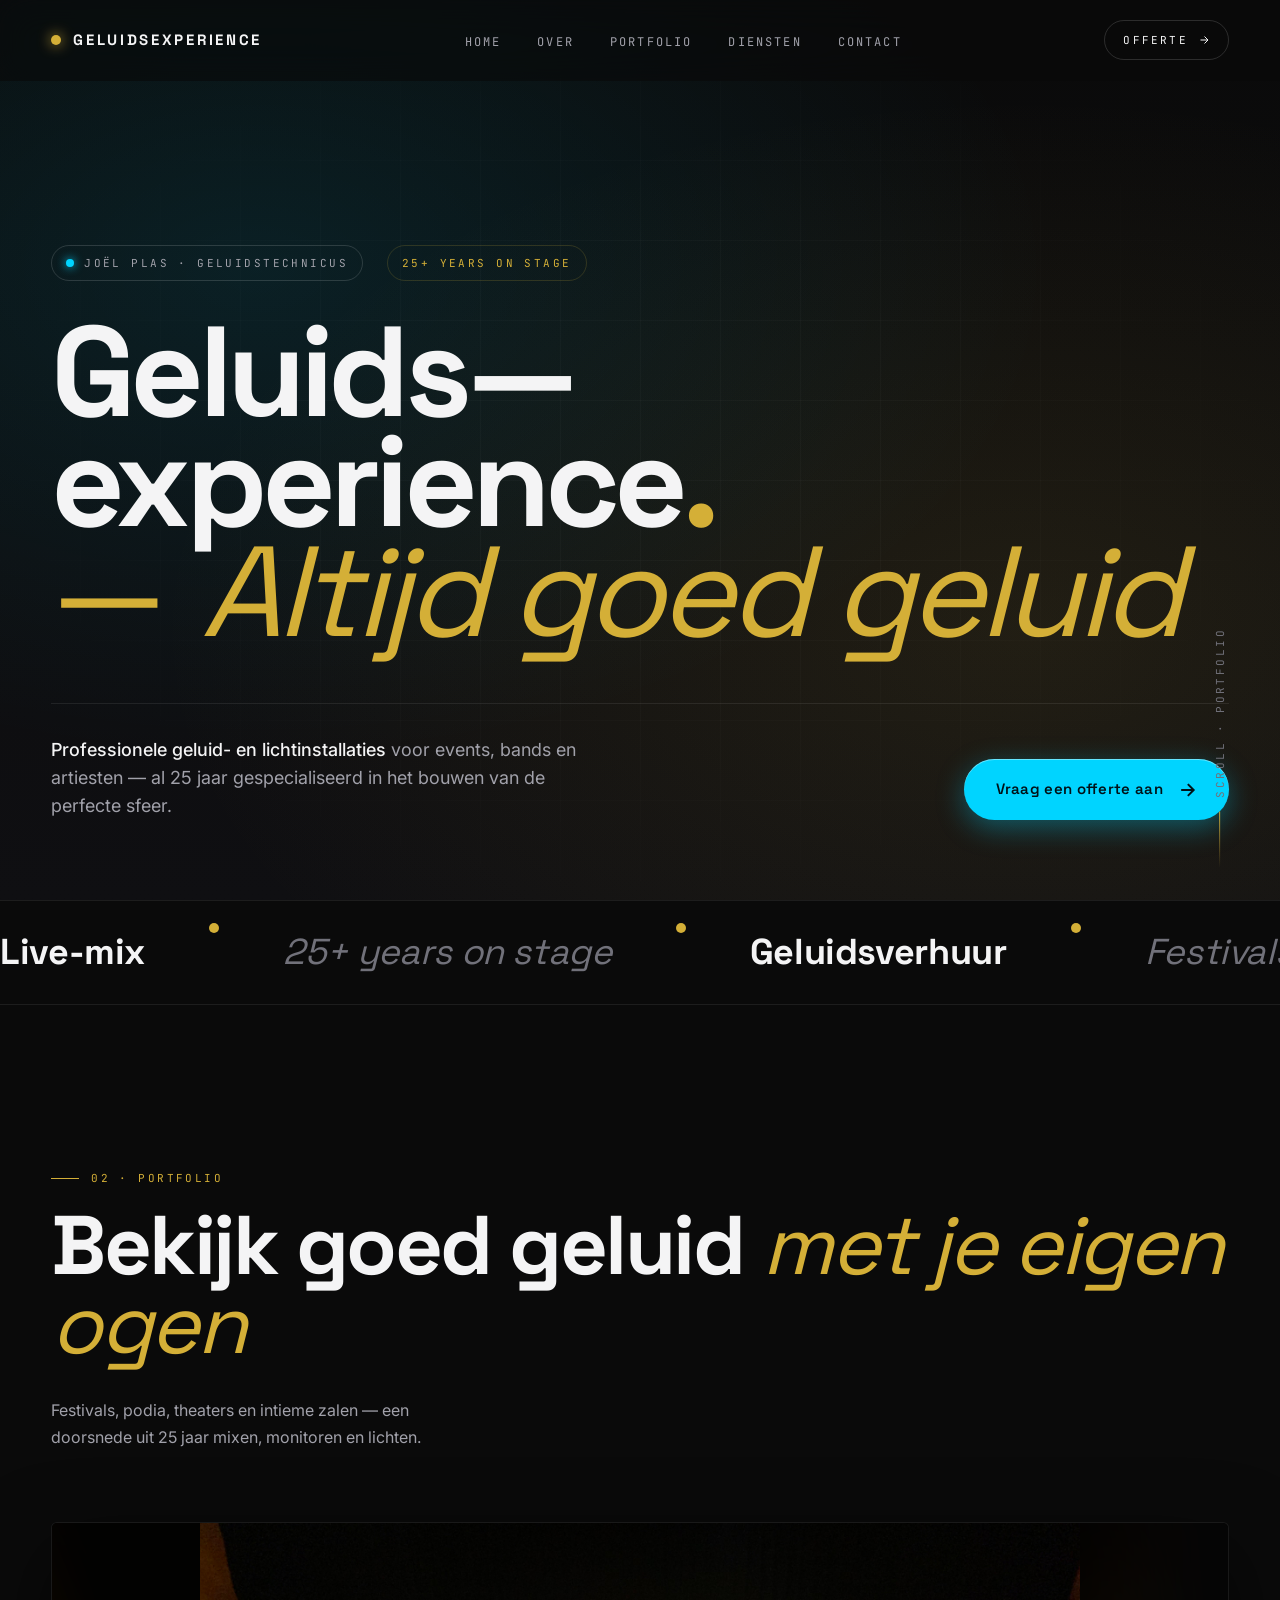
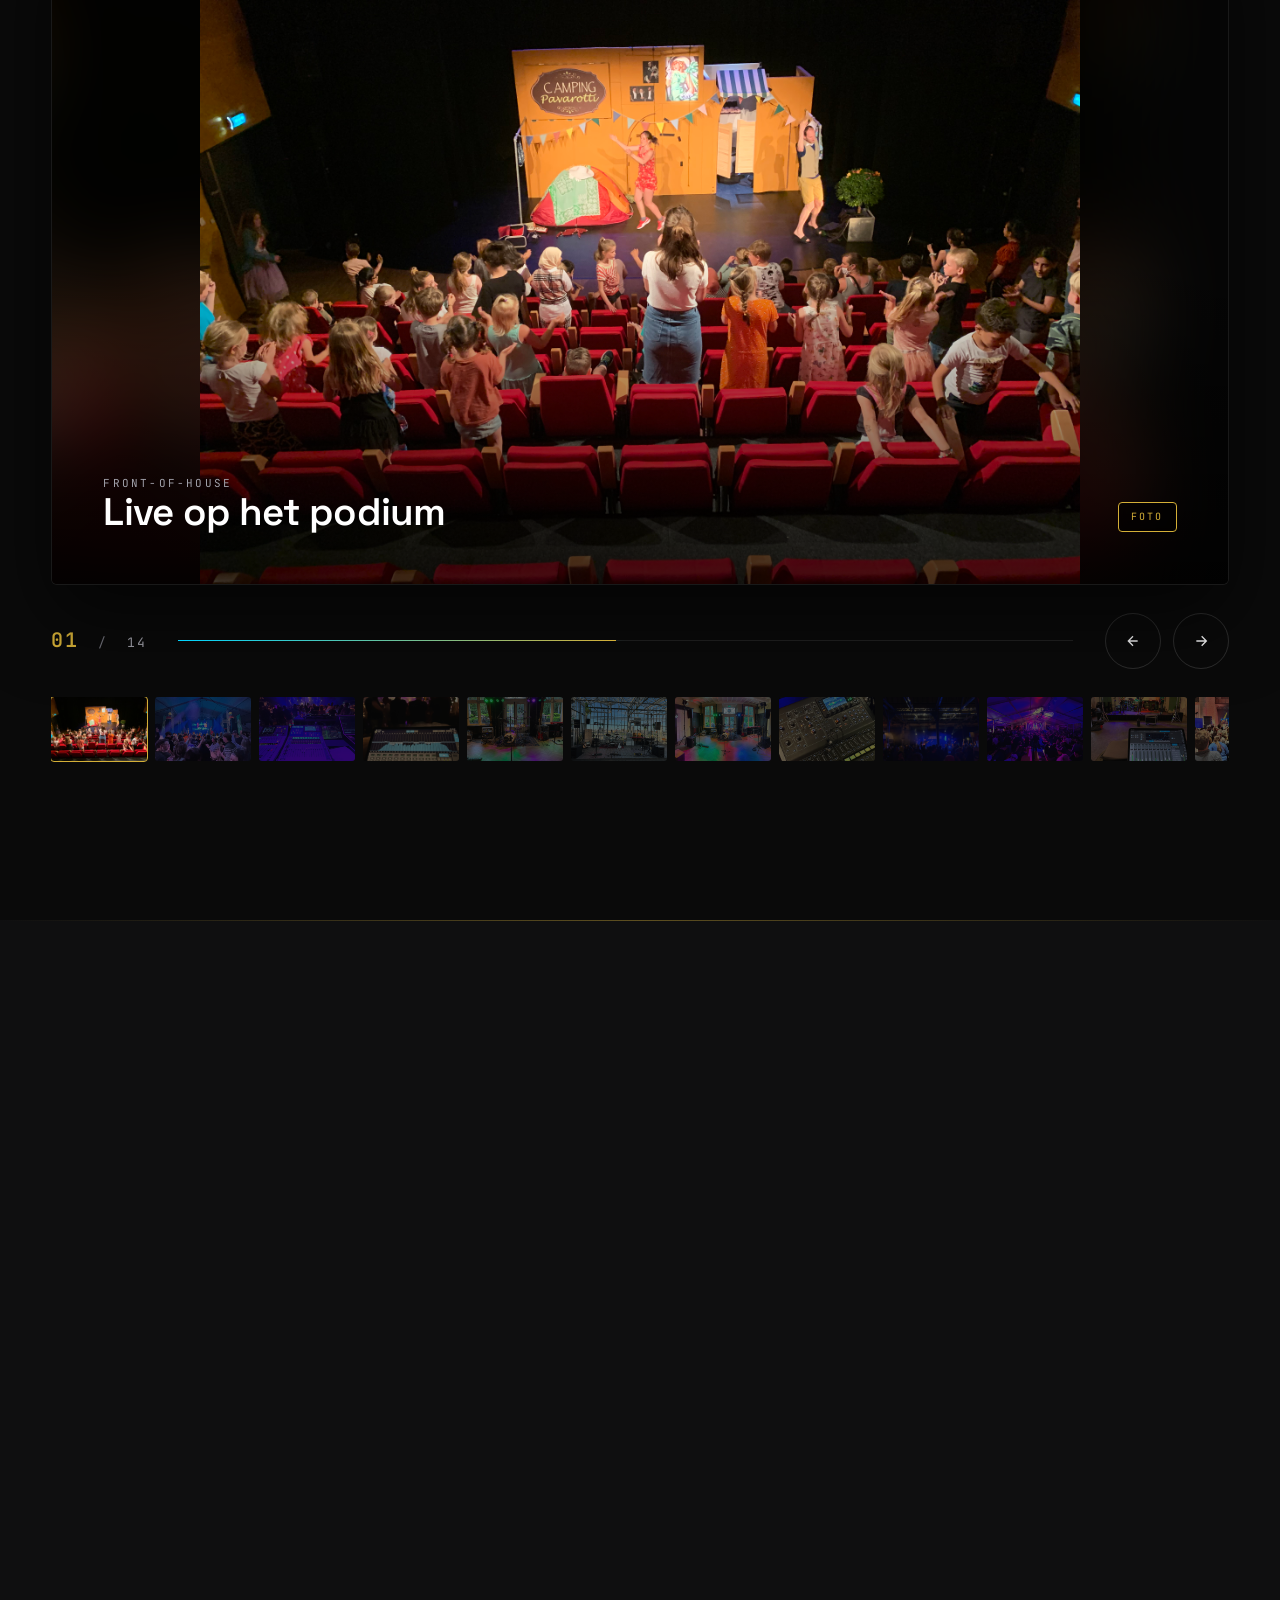
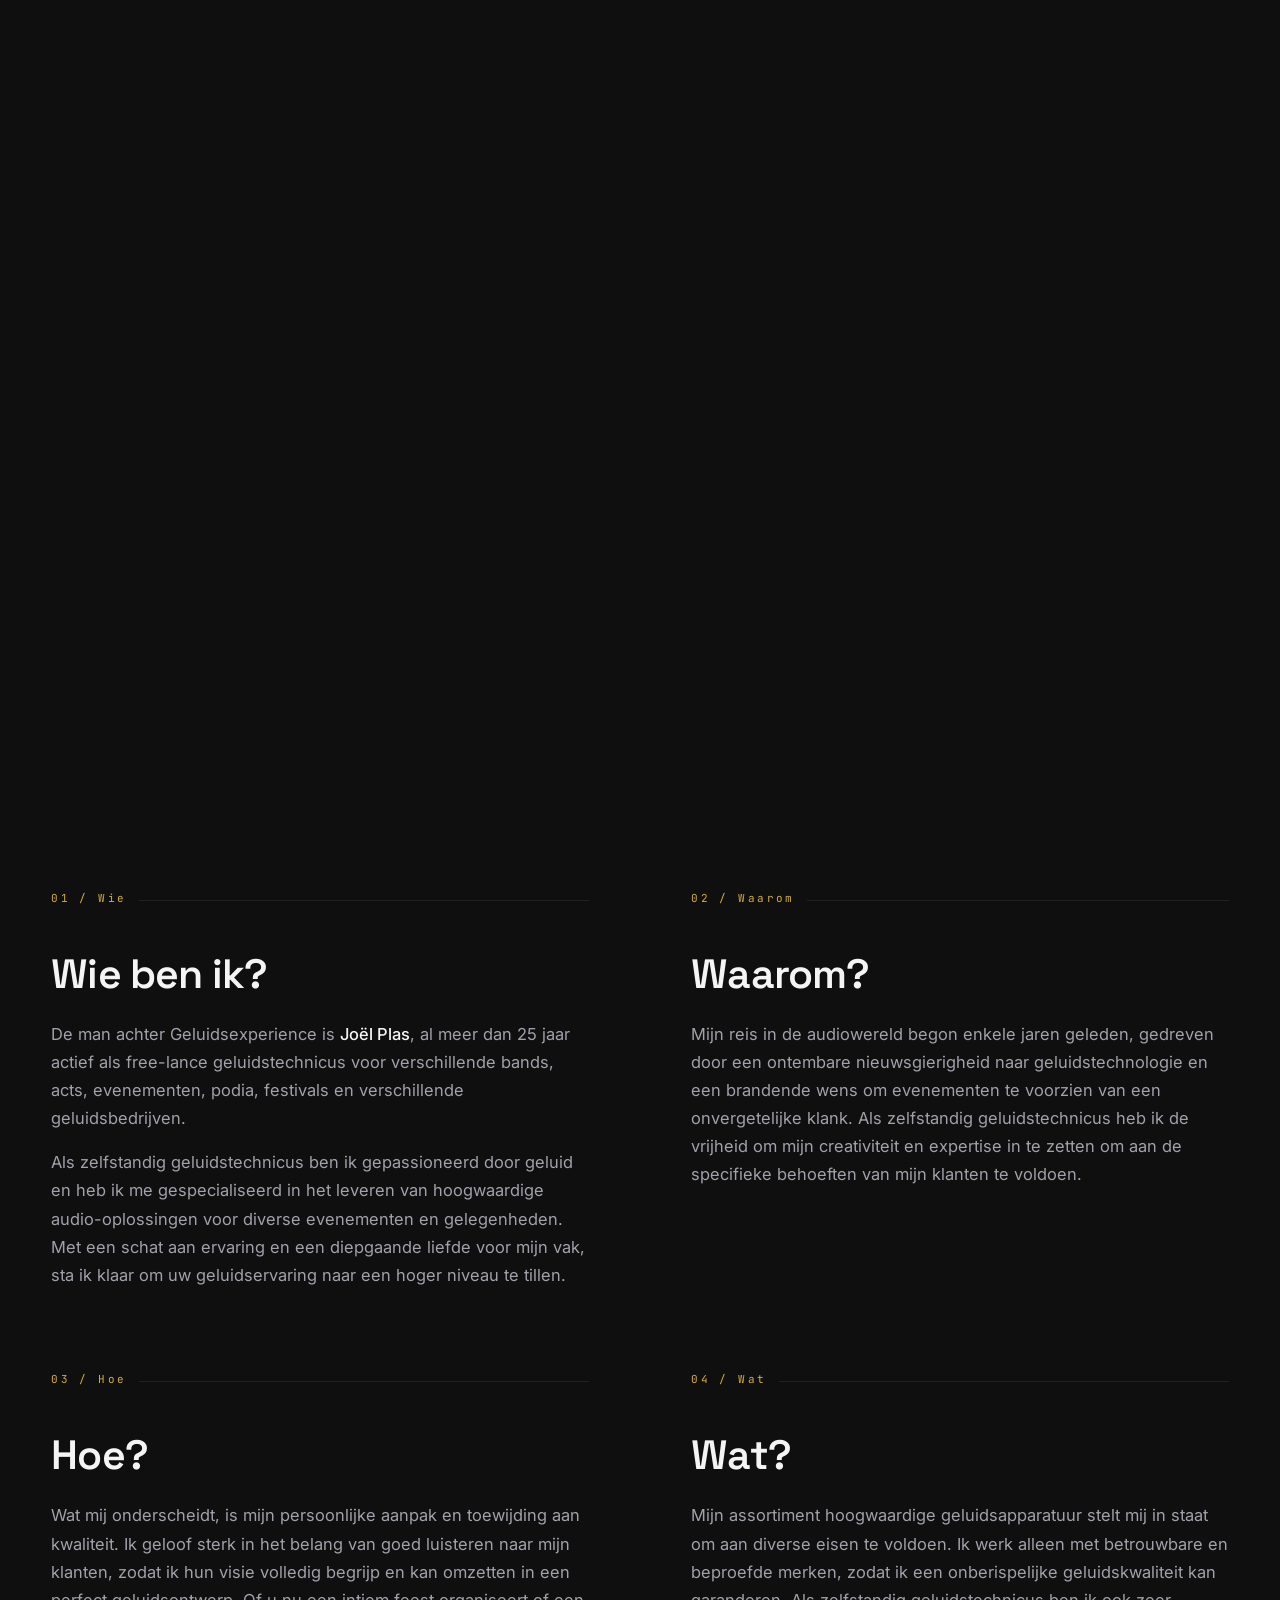
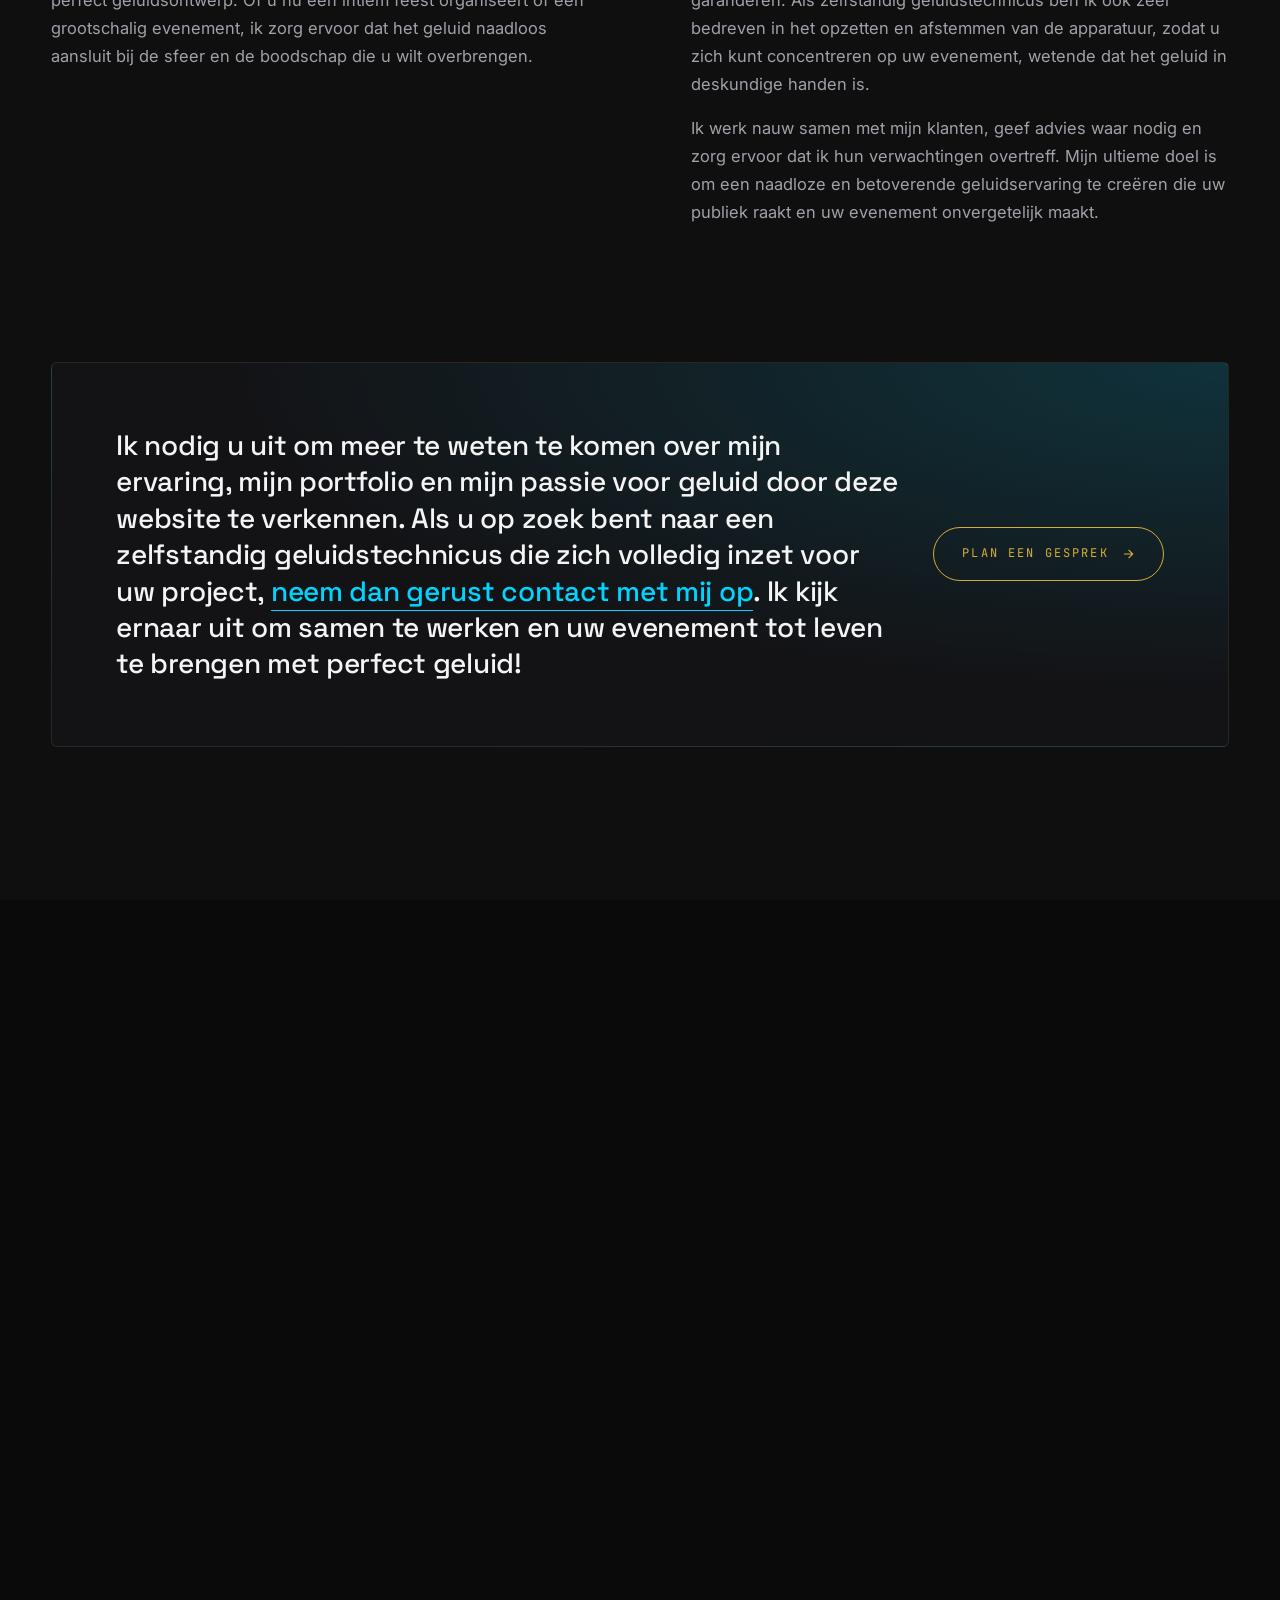
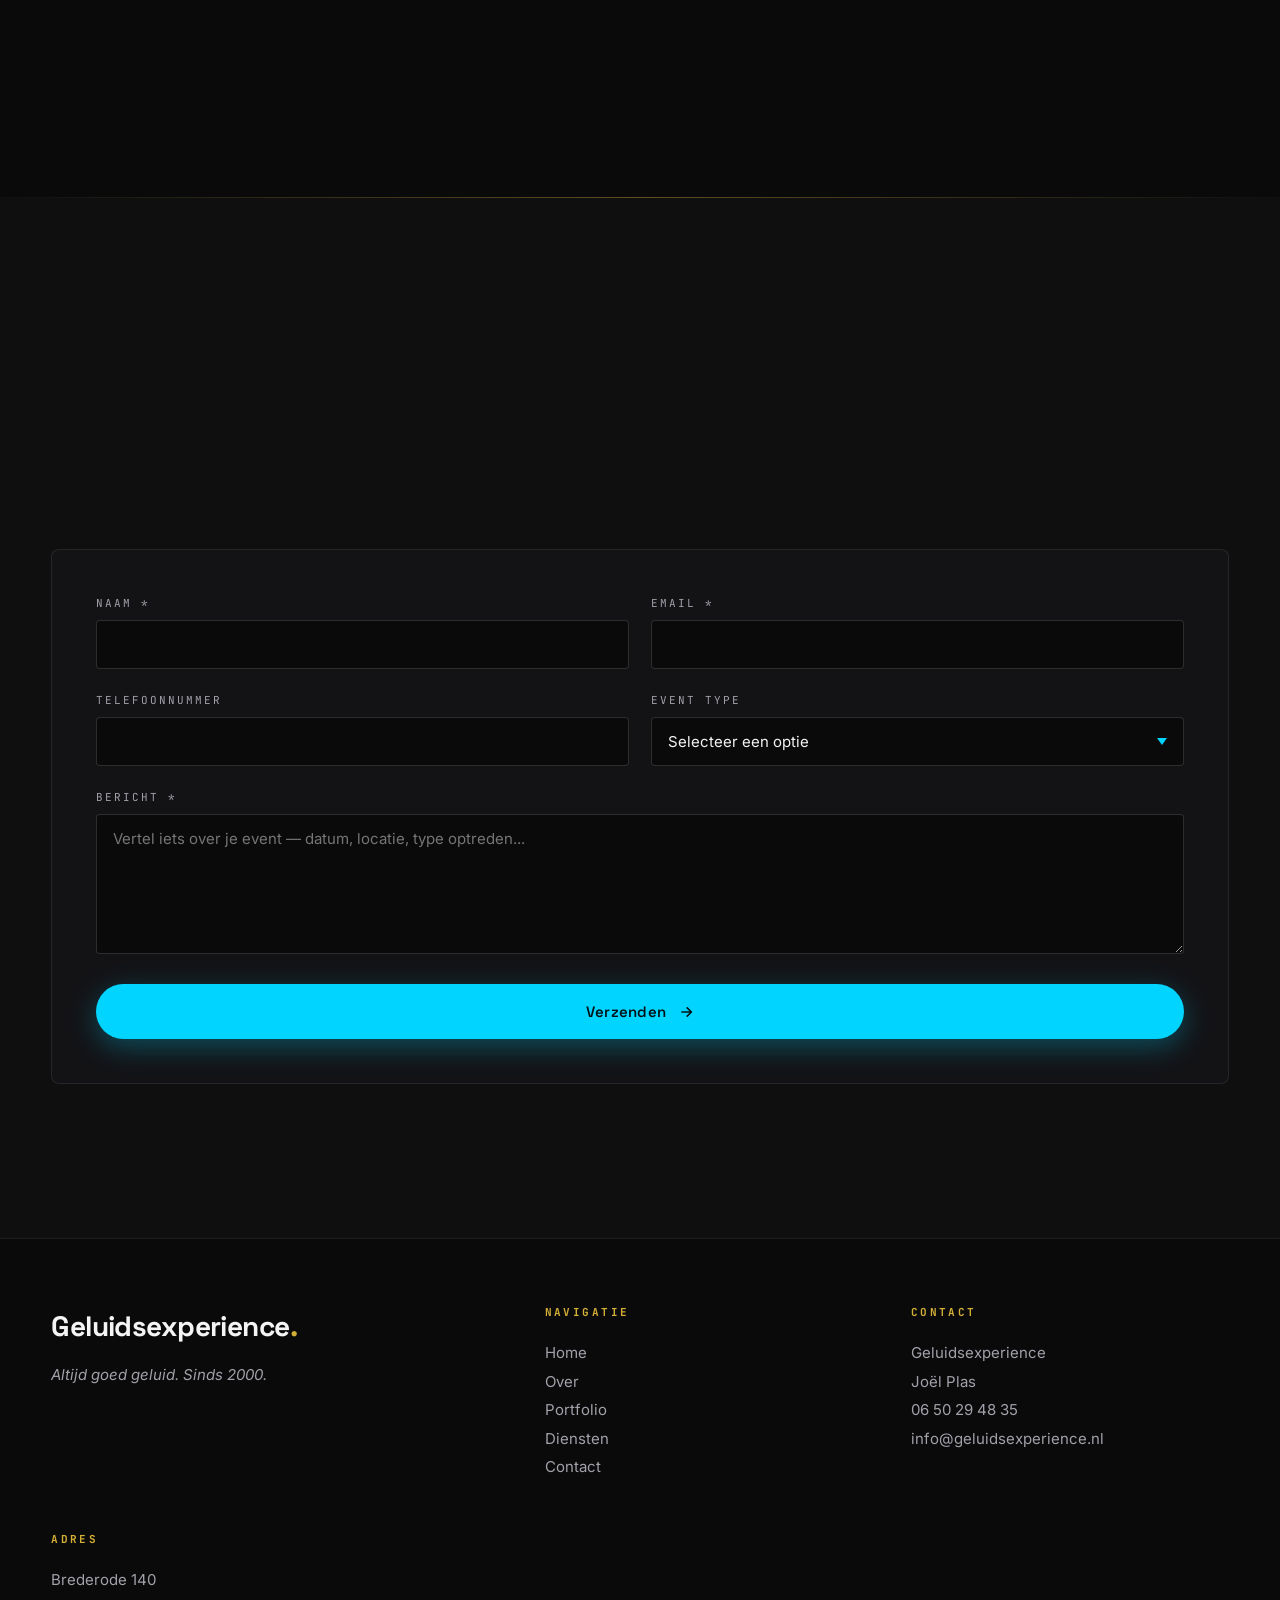
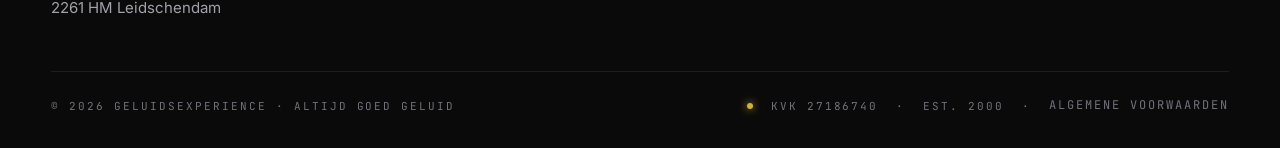
==== commit 4a3e8c39: "Update: Remove contact details from form, add Terms & Conditions - Removed contact information block" ====
--- a/index.html
+++ b/index.html
@@ -293,35 +293,7 @@
       </div>
 
       <div class="contact-grid">
-        <div class="contact-info reveal">
-          <h3>Klaar om samen iets onvergetelijks te bouwen?</h3>
-          <p>Wil je meer informatie of een offerte aanvragen? Neem gerust contact op!</p>
-
-          <div class="contact-details">
-            <div class="contact-row">
-              <span class="lbl">Bedrijf</span>
-              <span class="val">Geluidsexperience</span>
-            </div>
-            <div class="contact-row">
-              <span class="lbl">Contact</span>
-              <span class="val">Joël Plas</span>
-            </div>
-            <div class="contact-row">
-              <span class="lbl">Telefoon</span>
-              <a href="tel:+31650294835">06 50 29 48 35</a>
-            </div>
-            <div class="contact-row">
-              <span class="lbl">Email</span>
-              <a href="mailto:info@geluidsexperience.nl">info@geluidsexperience.nl</a>
-            </div>
-            <div class="contact-row">
-              <span class="lbl">Adres</span>
-              <span class="val">Brederode 140<br>2261 HM Leidschendam</span>
-            </div>
-          </div>
-        </div>
-
-        <form class="contact-form reveal" id="contactForm" name="contact" method="POST" data-netlify="true">
+        <form class="contact-form reveal" id="contactForm" name="contact" method="POST" data-netlify="true" style="grid-column: 1 / -1;">
           <input type="hidden" name="form-name" value="contact">
           <div class="form-row">
             <div class="form-group">
@@ -403,6 +375,8 @@
           <span>KvK 27186740</span>
           <span>·</span>
           <span>EST. 2000</span>
+          <span>·</span>
+          <a href="algemene-voorwaarden.html" style="font-size: 12px;">Algemene Voorwaarden</a>
         </span>
       </div>
     </div>
